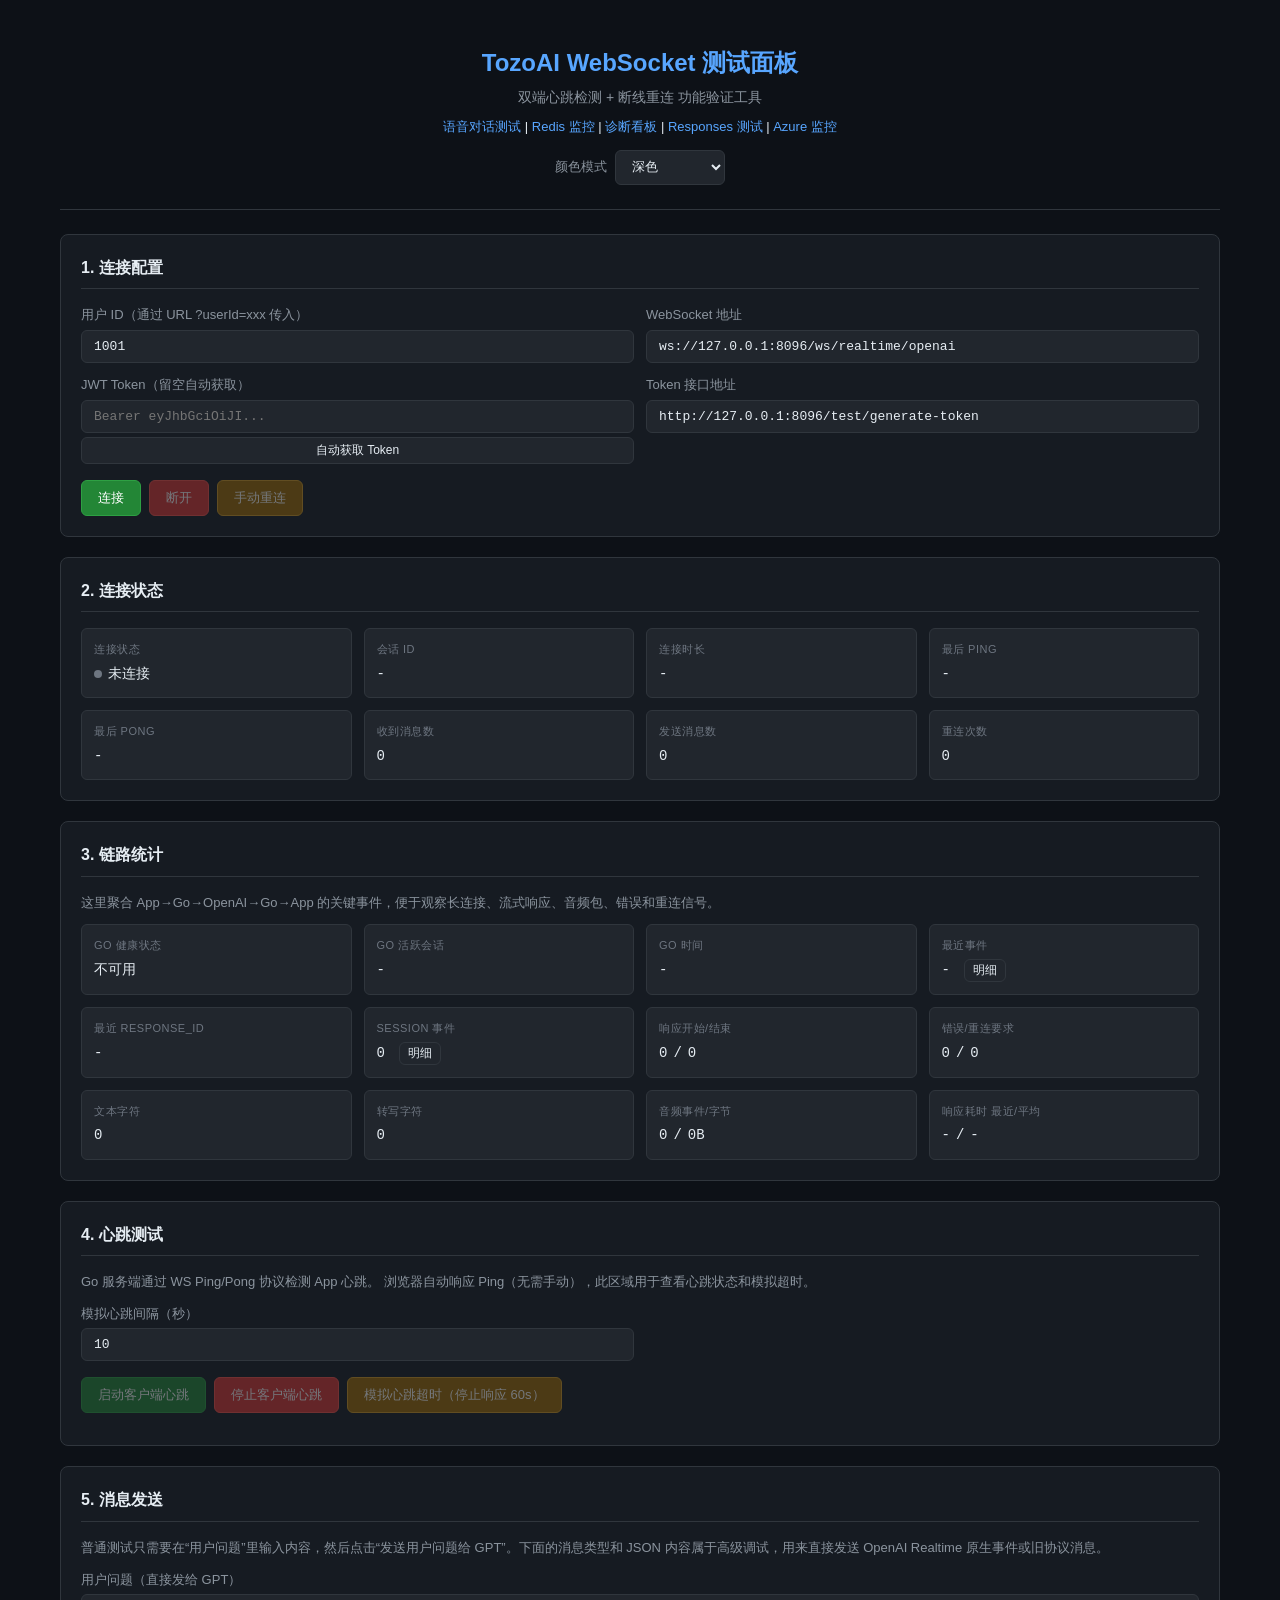
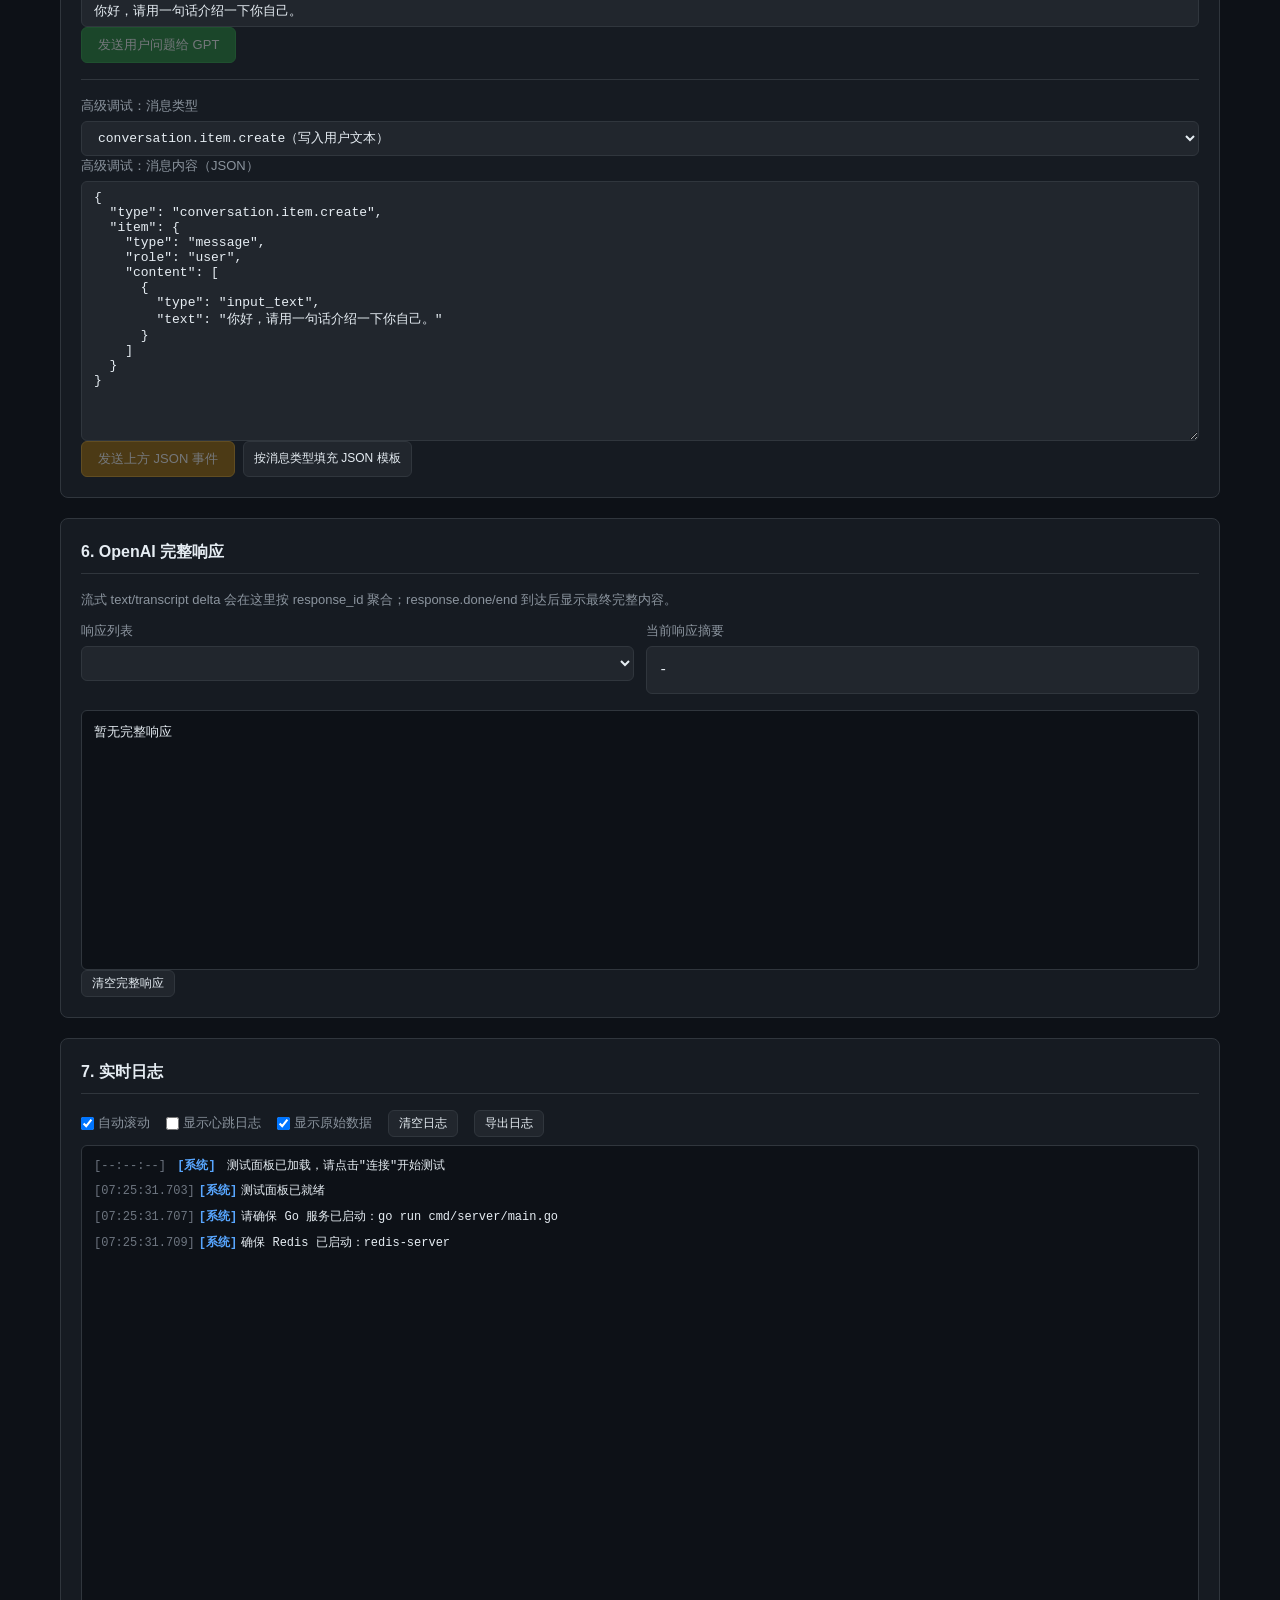
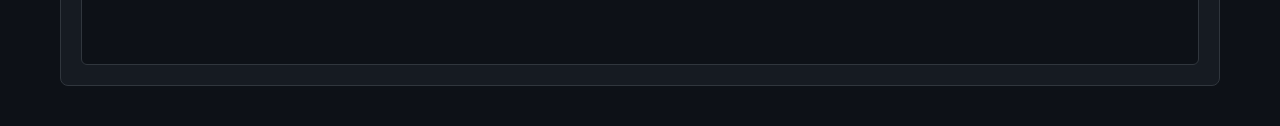
==== web/index.html @ c0f20c1f "Initial Go WebSocket AI gateway" ====
<!DOCTYPE html>
<html lang="zh-CN">
<head>
    <meta charset="UTF-8">
    <meta name="viewport" content="width=device-width, initial-scale=1.0">
    <title>TozoAI WebSocket 测试面板</title>
    <link rel="stylesheet" href="style.css?v=20260515-send-events">
</head>
<body>
    <div class="container">
        <!-- 顶部标题栏 -->
        <header class="header">
            <h1>TozoAI WebSocket 测试面板</h1>
            <p class="subtitle">双端心跳检测 + 断线重连 功能验证工具</p>
            <p style="margin-top:8px;font-size:13px;">
                <a href="/web/audio.html" target="_blank" rel="noopener noreferrer" style="color:#58a6ff;text-decoration:none;">语音对话测试</a> |
                <a href="/web/redis.html" target="_blank" rel="noopener noreferrer" style="color:#58a6ff;text-decoration:none;">Redis 监控</a> |
                <a href="/web/diagnostics.html" target="_blank" rel="noopener noreferrer" style="color:#58a6ff;text-decoration:none;">诊断看板</a> |
                <a href="/web/responses.html" target="_blank" rel="noopener noreferrer" style="color:#58a6ff;text-decoration:none;">Responses 测试</a> |
                <a href="/web/azure.html" target="_blank" rel="noopener noreferrer" style="color:#58a6ff;text-decoration:none;">Azure 监控</a>
            </p>
            <div class="theme-switcher">
                <label for="theme-select">颜色模式</label>
                <select id="theme-select">
                    <option value="dark">深色</option>
                    <option value="light">浅色</option>
                    <option value="ocean">海蓝</option>
                    <option value="sepia">暖色</option>
                    <option value="contrast">高对比</option>
                </select>
            </div>
        </header>

        <!-- 连接配置区 -->
        <section class="panel" id="config-panel">
            <h2>1. 连接配置</h2>
            <div class="form-grid">
                <div class="form-group">
                    <label for="user-id">用户 ID（通过 URL ?userId=xxx 传入）</label>
                    <input type="text" id="user-id" value="1001" placeholder="如：1001">
                </div>
                <div class="form-group">
                    <label for="ws-url">WebSocket 地址</label>
                    <input type="text" id="ws-url" value="ws://127.0.0.1:8096/ws/realtime/openai" placeholder="ws://host:port/path">
                </div>
                <div class="form-group">
                    <label for="token">JWT Token（留空自动获取）</label>
                    <input type="text" id="token" placeholder="Bearer eyJhbGciOiJI...">
                    <button class="btn btn-sm" id="btn-gen-token">自动获取 Token</button>
                </div>
                <div class="form-group">
                    <label for="token-api">Token 接口地址</label>
                    <input type="text" id="token-api" value="http://127.0.0.1:8096/test/generate-token" placeholder="http://host:port/test/generate-token">
                </div>
            </div>
            <div class="btn-group">
                <button class="btn btn-primary" id="btn-connect">连接</button>
                <button class="btn btn-danger" id="btn-disconnect" disabled>断开</button>
                <button class="btn btn-warning" id="btn-reconnect" disabled>手动重连</button>
            </div>
        </section>

        <!-- 连接状态区 -->
        <section class="panel" id="status-panel">
            <h2>2. 连接状态</h2>
            <div class="status-grid">
                <div class="status-card">
                    <span class="status-label">连接状态</span>
                    <span class="status-value" id="conn-status">
                        <span class="status-dot disconnected"></span> 未连接
                    </span>
                </div>
                <div class="status-card">
                    <span class="status-label">会话 ID</span>
                    <span class="status-value" id="session-id">-</span>
                </div>
                <div class="status-card">
                    <span class="status-label">连接时长</span>
                    <span class="status-value" id="conn-duration">-</span>
                </div>
                <div class="status-card">
                    <span class="status-label">最后 Ping</span>
                    <span class="status-value" id="last-ping">-</span>
                </div>
                <div class="status-card">
                    <span class="status-label">最后 Pong</span>
                    <span class="status-value" id="last-pong">-</span>
                </div>
                <div class="status-card">
                    <span class="status-label">收到消息数</span>
                    <span class="status-value" id="msg-count">0</span>
                </div>
                <div class="status-card">
                    <span class="status-label">发送消息数</span>
                    <span class="status-value" id="sent-count">0</span>
                </div>
                <div class="status-card">
                    <span class="status-label">重连次数</span>
                    <span class="status-value" id="reconnect-count">0</span>
                </div>
            </div>
        </section>

        <!-- App / Go / OpenAI 链路统计区 -->
        <section class="panel" id="link-stats-panel">
            <h2>3. 链路统计</h2>
            <p class="hint">
                这里聚合 App→Go→OpenAI→Go→App 的关键事件，便于观察长连接、流式响应、音频包、错误和重连信号。
            </p>
            <div class="status-grid">
                <div class="status-card">
                    <span class="status-label">Go 健康状态</span>
                    <span class="status-value" id="go-health-status">-</span>
                </div>
                <div class="status-card">
                    <span class="status-label">Go 活跃会话</span>
                    <span class="status-value" id="go-health-active">-</span>
                </div>
                <div class="status-card">
                    <span class="status-label">Go 时间</span>
                    <span class="status-value" id="go-health-time">-</span>
                </div>
                <div class="status-card">
                    <span class="status-label">最近事件</span>
                    <span class="status-value">
                        <span id="stat-last-event" title="鼠标悬停可看最近事件摘要">-</span>
                        <button class="btn btn-sm inline-btn" id="btn-recent-events" type="button">明细</button>
                    </span>
                </div>
                <div class="status-card">
                    <span class="status-label">最近 response_id</span>
                    <span class="status-value" id="stat-last-response-id">-</span>
                </div>
                <div class="status-card">
                    <span class="status-label">Session 事件</span>
                    <span class="status-value">
                        <span id="stat-session-events" title="鼠标悬停可看最近 Session 事件摘要">0</span>
                        <button class="btn btn-sm inline-btn" id="btn-session-events" type="button">明细</button>
                    </span>
                </div>
                <div class="status-card">
                    <span class="status-label">响应开始/结束</span>
                    <span class="status-value"><span id="stat-begin-count">0</span>/<span id="stat-end-count">0</span></span>
                </div>
                <div class="status-card">
                    <span class="status-label">错误/重连要求</span>
                    <span class="status-value"><span id="stat-error-count">0</span>/<span id="stat-reconnect-required">0</span></span>
                </div>
                <div class="status-card">
                    <span class="status-label">文本字符</span>
                    <span class="status-value" id="stat-text-chars">0</span>
                </div>
                <div class="status-card">
                    <span class="status-label">转写字符</span>
                    <span class="status-value" id="stat-transcript-chars">0</span>
                </div>
                <div class="status-card">
                    <span class="status-label">音频事件/字节</span>
                    <span class="status-value"><span id="stat-audio-events">0</span>/<span id="stat-audio-bytes">0</span></span>
                </div>
                <div class="status-card">
                    <span class="status-label">响应耗时 最近/平均</span>
                    <span class="status-value"><span id="stat-last-latency">-</span>/<span id="stat-avg-latency">-</span></span>
                </div>
            </div>
        </section>

        <!-- 心跳测试区 -->
        <section class="panel" id="heartbeat-panel">
            <h2>4. 心跳测试</h2>
            <p class="hint">
                Go 服务端通过 WS Ping/Pong 协议检测 App 心跳。
                浏览器自动响应 Ping（无需手动），此区域用于查看心跳状态和模拟超时。
            </p>
            <div class="form-grid">
                <div class="form-group">
                    <label for="heartbeat-interval">模拟心跳间隔（秒）</label>
                    <input type="number" id="heartbeat-interval" value="10" min="1" max="300">
                </div>
            </div>
            <div class="btn-group">
                <button class="btn btn-primary" id="btn-start-heartbeat" disabled>启动客户端心跳</button>
                <button class="btn btn-danger" id="btn-stop-heartbeat" disabled>停止客户端心跳</button>
                <button class="btn btn-warning" id="btn-simulate-timeout" disabled>模拟心跳超时（停止响应 60s）</button>
            </div>
            <div class="heartbeat-timeline" id="heartbeat-timeline">
                <!-- 心跳事件时间线 -->
            </div>
        </section>

        <!-- 消息发送区 -->
        <section class="panel" id="send-panel">
            <h2>5. 消息发送</h2>
            <p class="hint">
                普通测试只需要在“用户问题”里输入内容，然后点击“发送用户问题给 GPT”。下面的消息类型和 JSON 内容属于高级调试，用来直接发送 OpenAI Realtime 原生事件或旧协议消息。
            </p>
            <div class="form-group">
                <label for="quick-text-input">用户问题（直接发给 GPT）</label>
                <input type="text" id="quick-text-input" value="你好，请用一句话介绍一下你自己。" placeholder="输入用户要咨询 GPT 的问题">
            </div>
            <div class="btn-group">
                <button class="btn btn-primary" id="btn-send-text-msg" disabled>发送用户问题给 GPT</button>
            </div>
            <hr class="panel-divider">
            <div class="form-group">
                <label for="msg-type">高级调试：消息类型</label>
                <select id="msg-type">
                    <option value="conversation.item.create">conversation.item.create（写入用户文本）</option>
                    <option value="response.create">response.create（触发 OpenAI 回复）</option>
                    <option value="response.cancel">response.cancel（取消当前回复）</option>
                    <option value="session.update">session.update（更新 Realtime 会话配置）</option>
                    <option value="input_audio_buffer.append">input_audio_buffer.append（追加 base64 音频）</option>
                    <option value="input_audio_buffer.commit">input_audio_buffer.commit（提交音频缓冲区）</option>
                    <option value="input_audio_buffer.clear">input_audio_buffer.clear（清空音频缓冲区）</option>
                    <option value="conversation.item.delete">conversation.item.delete（删除会话条目）</option>
                    <option value="conversation.item.truncate">conversation.item.truncate（截断助手音频条目）</option>
                    <option value="legacy.text">旧协议 text（兼容 App 文本消息）</option>
                    <option value="legacy.stop">旧协议 stop（停止当前回复）</option>
                    <option value="legacy.session_close">旧协议 session_close_gpt（关闭 GPT 会话）</option>
                    <option value="ping">ping（应用层心跳）</option>
                    <option value="custom">自定义 JSON（手写任意事件）</option>
                </select>
            </div>
            <div class="form-group">
                <label for="msg-body">高级调试：消息内容（JSON）</label>
                <textarea id="msg-body" rows="14" placeholder="这里会显示所选消息类型的 JSON 模板；普通提问不需要手动编辑这里。"></textarea>
            </div>
            <div class="btn-group">
                <button class="btn btn-warning" id="btn-send" disabled>发送上方 JSON 事件</button>
                <button class="btn btn-sm" id="btn-fill-template">按消息类型填充 JSON 模板</button>
            </div>
        </section>

        <!-- 完整响应区 -->
        <section class="panel" id="complete-response-panel">
            <h2>6. OpenAI 完整响应</h2>
            <p class="hint">
                流式 text/transcript delta 会在这里按 response_id 聚合；response.done/end 到达后显示最终完整内容。
            </p>
            <div class="form-grid">
                <div class="form-group">
                    <label for="complete-response-list">响应列表</label>
                    <select id="complete-response-list"></select>
                </div>
                <div class="form-group">
                    <label>当前响应摘要</label>
                    <div class="status-card compact-card">
                        <span class="status-value" id="complete-response-meta">-</span>
                    </div>
                </div>
            </div>
            <pre class="response-output" id="complete-response-content">暂无完整响应</pre>
            <div class="btn-group">
                <button class="btn btn-sm" id="btn-clear-responses" type="button">清空完整响应</button>
            </div>
        </section>

        <!-- 日志区 -->
        <section class="panel" id="log-panel">
            <h2>7. 实时日志</h2>
            <div class="log-toolbar">
                <label><input type="checkbox" id="log-auto-scroll" checked> 自动滚动</label>
                <label><input type="checkbox" id="log-show-heartbeat"> 显示心跳日志</label>
                <label><input type="checkbox" id="log-show-raw" checked> 显示原始数据</label>
                <button class="btn btn-sm" id="btn-clear-log">清空日志</button>
                <button class="btn btn-sm" id="btn-export-log">导出日志</button>
            </div>
            <div class="log-container" id="log-container">
                <div class="log-entry info">
                    <span class="log-time">[--:--:--]</span>
                    <span class="log-tag">[系统]</span>
                    <span class="log-msg">测试面板已加载，请点击"连接"开始测试</span>
                </div>
            </div>
        </section>
    </div>

    <div class="modal-backdrop" id="recent-events-modal" hidden>
        <div class="modal-card">
            <div class="modal-header">
                <h3>最近链路事件明细</h3>
                <button class="btn btn-sm" id="btn-close-recent-events" type="button">关闭</button>
            </div>
            <div class="session-event-list" id="recent-event-list">暂无最近事件</div>
        </div>
    </div>

    <div class="modal-backdrop" id="session-events-modal" hidden>
        <div class="modal-card">
            <div class="modal-header">
                <h3>当前会话 Session 事件明细</h3>
                <button class="btn btn-sm" id="btn-close-session-events" type="button">关闭</button>
            </div>
            <div class="session-event-list" id="session-event-list">暂无 Session 事件</div>
        </div>
    </div>

    <script src="ws-test.js?v=20260515-send-events"></script>
</body>
</html>
---- web/style.css ----
/* web/style.css — TozoAI WebSocket 测试面板样式 */

:root {
    --bg-primary: #0d1117;
    --bg-secondary: #161b22;
    --bg-tertiary: #21262d;
    --border: #30363d;
    --text-primary: #e6edf3;
    --text-secondary: #8b949e;
    --text-muted: #6e7681;
    --accent-blue: #58a6ff;
    --accent-green: #3fb950;
    --accent-red: #f85149;
    --accent-yellow: #d29922;
    --accent-purple: #bc8cff;
    --accent-orange: #f0883e;
    --font-mono: 'Cascadia Code', 'Fira Code', 'JetBrains Mono', 'Consolas', monospace;
    --font-sans: -apple-system, BlinkMacSystemFont, 'Segoe UI', 'Noto Sans SC', sans-serif;
}

body.theme-light {
    --bg-primary: #f6f8fa;
    --bg-secondary: #ffffff;
    --bg-tertiary: #f0f3f6;
    --border: #d0d7de;
    --text-primary: #1f2328;
    --text-secondary: #57606a;
    --text-muted: #6e7781;
    --accent-blue: #0969da;
    --accent-green: #1a7f37;
    --accent-red: #cf222e;
    --accent-yellow: #9a6700;
    --accent-purple: #8250df;
    --accent-orange: #bc4c00;
}

body.theme-ocean {
    --bg-primary: #07151f;
    --bg-secondary: #0d2230;
    --bg-tertiary: #123144;
    --border: #24506b;
    --text-primary: #e8f7ff;
    --text-secondary: #9bc4d8;
    --text-muted: #75a6bb;
    --accent-blue: #58c7ff;
    --accent-green: #6ee7b7;
    --accent-red: #fb7185;
    --accent-yellow: #facc15;
    --accent-purple: #c084fc;
    --accent-orange: #fb923c;
}

body.theme-sepia {
    --bg-primary: #f7f1e6;
    --bg-secondary: #fffaf0;
    --bg-tertiary: #efe3cf;
    --border: #d7c3a5;
    --text-primary: #332817;
    --text-secondary: #6d5a3a;
    --text-muted: #8a7656;
    --accent-blue: #2f6f9f;
    --accent-green: #3f7d3f;
    --accent-red: #a23b32;
    --accent-yellow: #946200;
    --accent-purple: #7c4d8f;
    --accent-orange: #a85f22;
}

body.theme-contrast {
    --bg-primary: #000000;
    --bg-secondary: #111111;
    --bg-tertiary: #1e1e1e;
    --border: #ffffff;
    --text-primary: #ffffff;
    --text-secondary: #f5f5f5;
    --text-muted: #d0d0d0;
    --accent-blue: #00b7ff;
    --accent-green: #00ff66;
    --accent-red: #ff3b30;
    --accent-yellow: #ffdd00;
    --accent-purple: #d783ff;
    --accent-orange: #ff9f0a;
}

* { margin: 0; padding: 0; box-sizing: border-box; }

body {
    font-family: var(--font-sans);
    background: var(--bg-primary);
    color: var(--text-primary);
    line-height: 1.6;
    min-height: 100vh;
}

.container {
    max-width: 1200px;
    margin: 0 auto;
    padding: 20px;
}

/* 顶部标题 */
.header {
    text-align: center;
    padding: 24px 0;
    border-bottom: 1px solid var(--border);
    margin-bottom: 24px;
}
.header h1 {
    font-size: 24px;
    font-weight: 600;
    color: var(--accent-blue);
}
.subtitle {
    color: var(--text-secondary);
    font-size: 14px;
    margin-top: 4px;
}

.theme-switcher {
    margin-top: 12px;
    display: inline-flex;
    align-items: center;
    gap: 8px;
    color: var(--text-secondary);
    font-size: 13px;
}
.theme-switcher select {
    min-width: 110px;
}

/* 面板通用样式 */
.panel {
    background: var(--bg-secondary);
    border: 1px solid var(--border);
    border-radius: 8px;
    padding: 20px;
    margin-bottom: 20px;
}
.panel h2 {
    font-size: 16px;
    font-weight: 600;
    color: var(--text-primary);
    margin-bottom: 16px;
    padding-bottom: 8px;
    border-bottom: 1px solid var(--border);
}
.hint {
    font-size: 13px;
    color: var(--text-secondary);
    margin-bottom: 12px;
    line-height: 1.5;
}
.panel-divider {
    border: 0;
    border-top: 1px solid var(--border);
    margin: 16px 0;
}

/* 表单 */
.form-grid {
    display: grid;
    grid-template-columns: 1fr 1fr;
    gap: 12px;
    margin-bottom: 16px;
}
@media (max-width: 768px) {
    .form-grid { grid-template-columns: 1fr; }
}
.form-group {
    display: flex;
    flex-direction: column;
    gap: 4px;
}
.form-group label {
    font-size: 13px;
    color: var(--text-secondary);
    font-weight: 500;
}
input[type="text"],
input[type="number"],
textarea,
select {
    background: var(--bg-tertiary);
    border: 1px solid var(--border);
    border-radius: 6px;
    padding: 8px 12px;
    color: var(--text-primary);
    font-family: var(--font-mono);
    font-size: 13px;
    outline: none;
    transition: border-color 0.2s;
}
input:focus, textarea:focus, select:focus {
    border-color: var(--accent-blue);
}
textarea {
    resize: vertical;
    min-height: 100px;
}
#msg-body {
    min-height: 260px;
}

/* 按钮 */
.btn-group {
    display: flex;
    gap: 8px;
    flex-wrap: wrap;
}
.btn {
    padding: 8px 16px;
    border: 1px solid var(--border);
    border-radius: 6px;
    background: var(--bg-tertiary);
    color: var(--text-primary);
    font-size: 13px;
    cursor: pointer;
    transition: all 0.15s;
    font-family: var(--font-sans);
}
.btn:hover:not(:disabled) {
    background: var(--border);
}
.btn:disabled {
    opacity: 0.4;
    cursor: not-allowed;
}
.btn-primary {
    background: #238636;
    border-color: #2ea043;
    color: #fff;
}
.btn-primary:hover:not(:disabled) {
    background: #2ea043;
}
.btn-danger {
    background: #da3633;
    border-color: #f85149;
    color: #fff;
}
.btn-danger:hover:not(:disabled) {
    background: #f85149;
}
.btn-warning {
    background: #9e6a03;
    border-color: #d29922;
    color: #fff;
}
.btn-warning:hover:not(:disabled) {
    background: #bb8009;
}
.btn-sm {
    padding: 4px 10px;
    font-size: 12px;
}
.inline-btn {
    margin-left: 8px;
    padding: 2px 8px;
}
.compact-card {
    min-height: 44px;
    justify-content: center;
}

/* 状态网格 */
.status-grid {
    display: grid;
    grid-template-columns: repeat(4, 1fr);
    gap: 12px;
}
@media (max-width: 768px) {
    .status-grid { grid-template-columns: repeat(2, 1fr); }
}
.status-card {
    background: var(--bg-tertiary);
    border: 1px solid var(--border);
    border-radius: 6px;
    padding: 12px;
    display: flex;
    flex-direction: column;
    gap: 4px;
}
.status-label {
    font-size: 11px;
    color: var(--text-muted);
    text-transform: uppercase;
    letter-spacing: 0.5px;
}
.status-value {
    font-size: 14px;
    font-family: var(--font-mono);
    color: var(--text-primary);
    display: flex;
    align-items: center;
    gap: 6px;
    word-break: break-all;
}

/* 连接状态指示灯 */
.status-dot {
    width: 8px;
    height: 8px;
    border-radius: 50%;
    display: inline-block;
    flex-shrink: 0;
}
.status-dot.connected {
    background: var(--accent-green);
    box-shadow: 0 0 6px var(--accent-green);
}
.status-dot.connecting {
    background: var(--accent-yellow);
    animation: pulse 1s infinite;
}
.status-dot.disconnected {
    background: var(--text-muted);
}
.status-dot.error {
    background: var(--accent-red);
    box-shadow: 0 0 6px var(--accent-red);
}

@keyframes pulse {
    0%, 100% { opacity: 1; }
    50% { opacity: 0.3; }
}

/* 心跳时间线 */
.heartbeat-timeline {
    max-height: 200px;
    overflow-y: auto;
    margin-top: 12px;
    font-family: var(--font-mono);
    font-size: 12px;
}
.heartbeat-event {
    padding: 4px 8px;
    border-left: 3px solid var(--border);
    margin-bottom: 2px;
    color: var(--text-secondary);
}
.heartbeat-event.ping { border-color: var(--accent-blue); }
.heartbeat-event.pong { border-color: var(--accent-green); }
.heartbeat-event.timeout { border-color: var(--accent-red); color: var(--accent-red); }

/* 日志区 */
.log-toolbar {
    display: flex;
    align-items: center;
    gap: 16px;
    margin-bottom: 8px;
    font-size: 13px;
    color: var(--text-secondary);
    flex-wrap: wrap;
}
.log-toolbar label {
    display: flex;
    align-items: center;
    gap: 4px;
    cursor: pointer;
}
.log-container {
    background: var(--bg-primary);
    border: 1px solid var(--border);
    border-radius: 6px;
    padding: 8px;
    min-height: 520px;
    max-height: 760px;
    overflow-y: auto;
    font-family: var(--font-mono);
    font-size: 12px;
    line-height: 1.8;
}

.response-output {
    background: var(--bg-primary);
    border: 1px solid var(--border);
    border-radius: 6px;
    padding: 12px;
    min-height: 260px;
    max-height: 560px;
    overflow: auto;
    font-family: var(--font-mono);
    font-size: 13px;
    color: var(--text-primary);
    white-space: pre-wrap;
    word-break: break-word;
}

.modal-backdrop {
    position: fixed;
    inset: 0;
    background: rgba(0,0,0,.58);
    display: flex;
    align-items: center;
    justify-content: center;
    padding: 20px;
    z-index: 50;
}
.modal-backdrop[hidden] {
    display: none !important;
}
.modal-card {
    width: min(860px, 100%);
    max-height: min(760px, 90vh);
    overflow: hidden;
    background: var(--bg-secondary);
    border: 1px solid var(--border);
    border-radius: 8px;
    box-shadow: 0 20px 60px rgba(0,0,0,.35);
}
.modal-header {
    display: flex;
    align-items: center;
    justify-content: space-between;
    padding: 14px 16px;
    border-bottom: 1px solid var(--border);
}
.modal-header h3 {
    font-size: 16px;
    font-weight: 600;
}
.session-event-list {
    padding: 12px 16px;
    max-height: 650px;
    overflow: auto;
    font-family: var(--font-mono);
    font-size: 12px;
}
.session-event-item {
    border-bottom: 1px solid var(--border);
    padding: 8px 0;
    color: var(--text-secondary);
}
.session-event-item b {
    color: var(--text-primary);
}
.log-entry {
    padding: 2px 4px;
    border-radius: 3px;
    word-break: break-all;
}
.log-entry:hover {
    background: var(--bg-tertiary);
}
.log-time {
    color: var(--text-muted);
    margin-right: 4px;
}
.log-tag {
    margin-right: 4px;
    font-weight: 600;
}
.log-entry.info .log-tag { color: var(--accent-blue); }
.log-entry.warn .log-tag { color: var(--accent-yellow); }
.log-entry.error .log-tag { color: var(--accent-red); }
.log-entry.send .log-tag { color: var(--accent-purple); }
.log-entry.recv .log-tag { color: var(--accent-green); }
.log-entry.heartbeat .log-tag { color: var(--text-muted); }

.log-data {
    display: block;
    margin-left: 16px;
    color: var(--text-secondary);
    white-space: pre-wrap;
    font-size: 11px;
    max-height: 200px;
    overflow-y: auto;
}

/* 滚动条样式 */
::-webkit-scrollbar { width: 6px; }
::-webkit-scrollbar-track { background: var(--bg-primary); }
::-webkit-scrollbar-thumb { background: var(--border); border-radius: 3px; }
::-webkit-scrollbar-thumb:hover { background: var(--text-muted); }
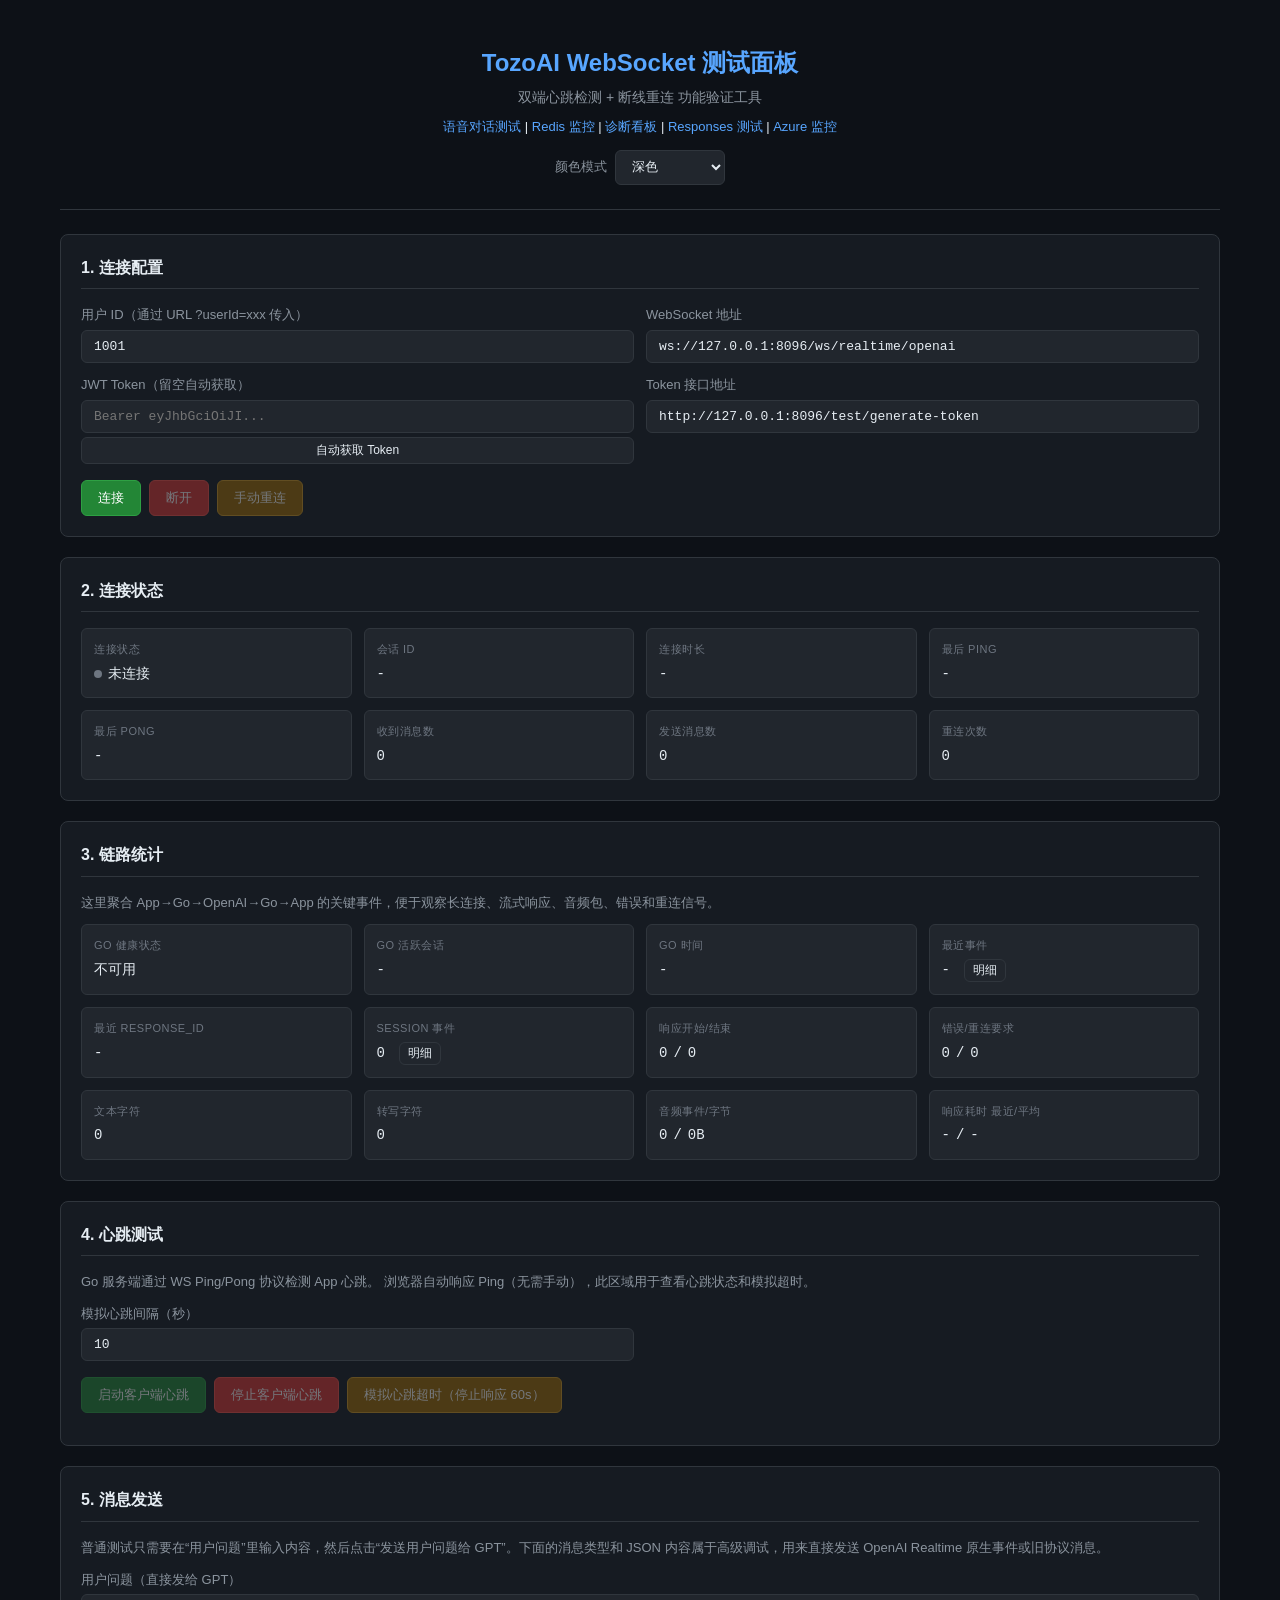
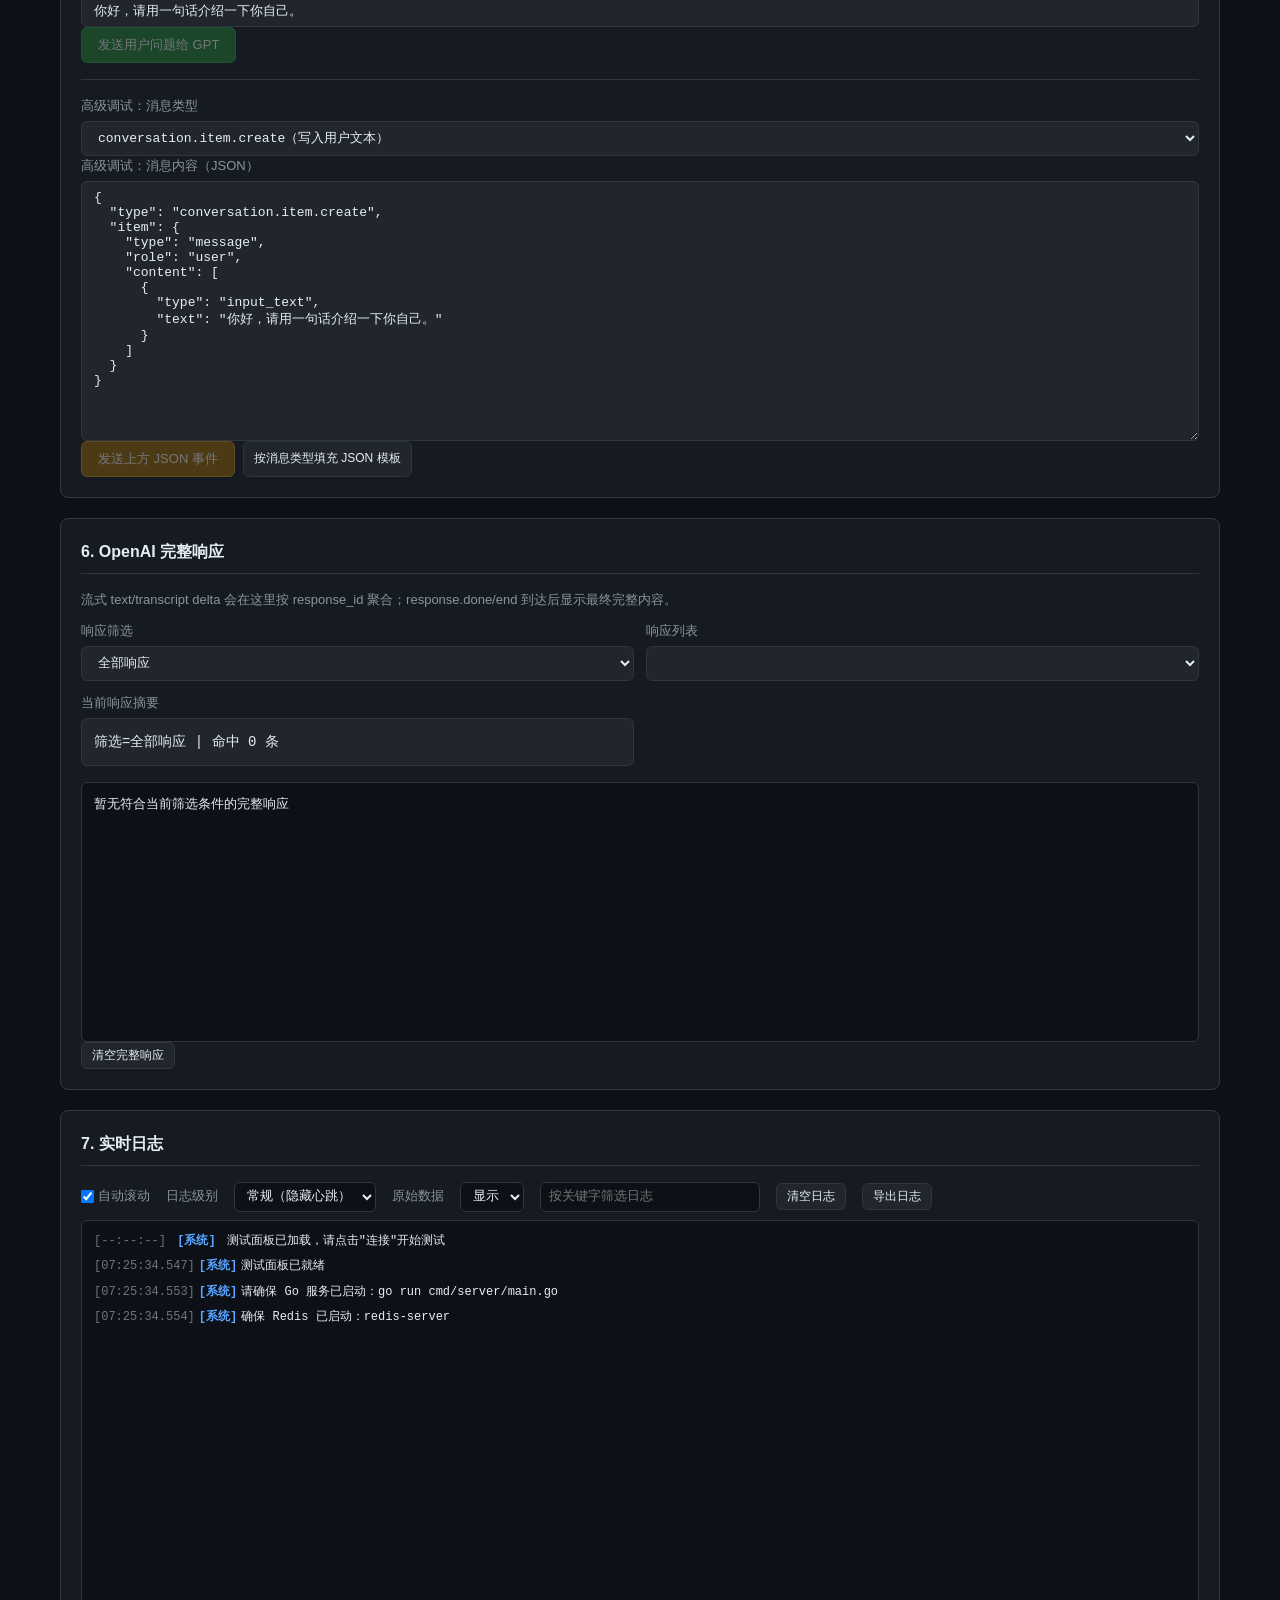
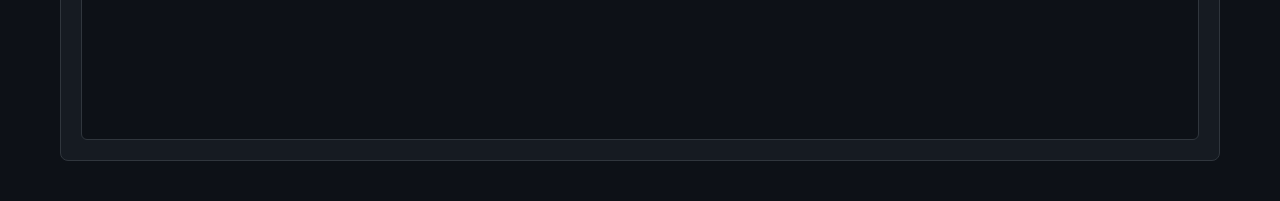
==== commit af2c48a4: "1. 优化" ====
--- a/web/index.html
+++ b/web/index.html
@@ -239,6 +239,18 @@
             </p>
             <div class="form-grid">
                 <div class="form-group">
+                    <label for="complete-response-filter">响应筛选</label>
+                    <select id="complete-response-filter">
+                        <option value="all">全部响应</option>
+                        <option value="streaming">生成中</option>
+                        <option value="done">已完成</option>
+                        <option value="error">错误响应</option>
+                        <option value="text">包含文本</option>
+                        <option value="transcript">包含转写</option>
+                        <option value="audio">包含音频</option>
+                    </select>
+                </div>
+                <div class="form-group">
                     <label for="complete-response-list">响应列表</label>
                     <select id="complete-response-list"></select>
                 </div>
@@ -260,8 +272,23 @@
             <h2>7. 实时日志</h2>
             <div class="log-toolbar">
                 <label><input type="checkbox" id="log-auto-scroll" checked> 自动滚动</label>
-                <label><input type="checkbox" id="log-show-heartbeat"> 显示心跳日志</label>
-                <label><input type="checkbox" id="log-show-raw" checked> 显示原始数据</label>
+                <label for="log-level-filter">日志级别</label>
+                <select id="log-level-filter">
+                    <option value="normal">常规（隐藏心跳）</option>
+                    <option value="all">全部</option>
+                    <option value="info">info</option>
+                    <option value="warn">warn</option>
+                    <option value="error">error</option>
+                    <option value="send">send</option>
+                    <option value="recv">recv</option>
+                    <option value="heartbeat">heartbeat</option>
+                </select>
+                <label for="log-raw-filter">原始数据</label>
+                <select id="log-raw-filter">
+                    <option value="show">显示</option>
+                    <option value="hide">隐藏</option>
+                </select>
+                <input type="text" id="log-text-filter" placeholder="按关键字筛选日志">
                 <button class="btn btn-sm" id="btn-clear-log">清空日志</button>
                 <button class="btn btn-sm" id="btn-export-log">导出日志</button>
             </div>
--- a/web/style.css
+++ b/web/style.css
@@ -359,6 +359,21 @@
     gap: 4px;
     cursor: pointer;
 }
+.log-toolbar select,
+.log-toolbar input[type="text"] {
+    min-height: 30px;
+    border: 1px solid var(--border);
+    border-radius: 6px;
+    padding: 4px 8px;
+    background: var(--bg-primary);
+    color: var(--text-primary);
+}
+.log-toolbar input[type="text"] {
+    min-width: 220px;
+}
+.log-entry.filtered-out {
+    display: none;
+}
 .log-container {
     background: var(--bg-primary);
     border: 1px solid var(--border);
@@ -396,14 +411,17 @@
     justify-content: center;
     padding: 20px;
     z-index: 50;
+    overflow: auto;
 }
 .modal-backdrop[hidden] {
     display: none !important;
 }
 .modal-card {
     width: min(860px, 100%);
-    max-height: min(760px, 90vh);
+    max-height: calc(100vh - 40px);
     overflow: hidden;
+    display: flex;
+    flex-direction: column;
     background: var(--bg-secondary);
     border: 1px solid var(--border);
     border-radius: 8px;
@@ -422,7 +440,9 @@
 }
 .session-event-list {
     padding: 12px 16px;
-    max-height: 650px;
+    max-height: none;
+    min-height: 120px;
+    flex: 1 1 auto;
     overflow: auto;
     font-family: var(--font-mono);
     font-size: 12px;
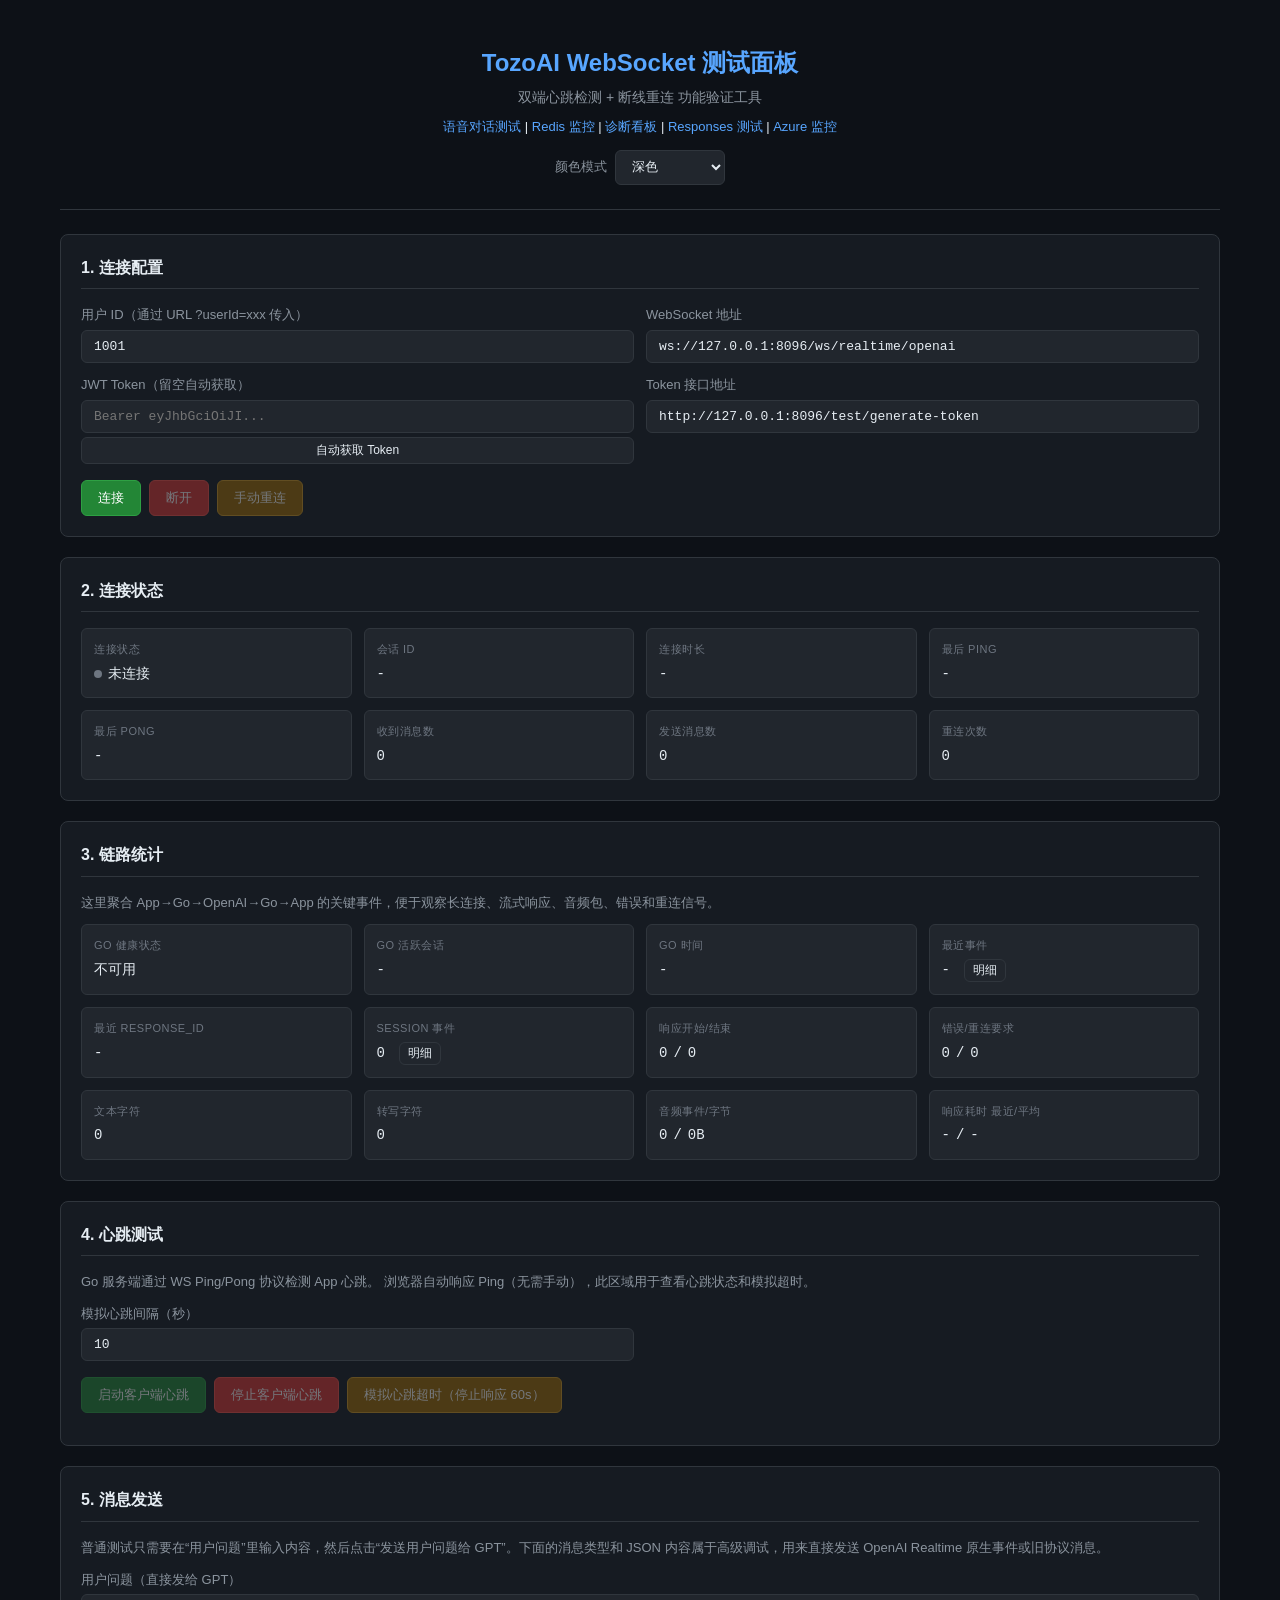
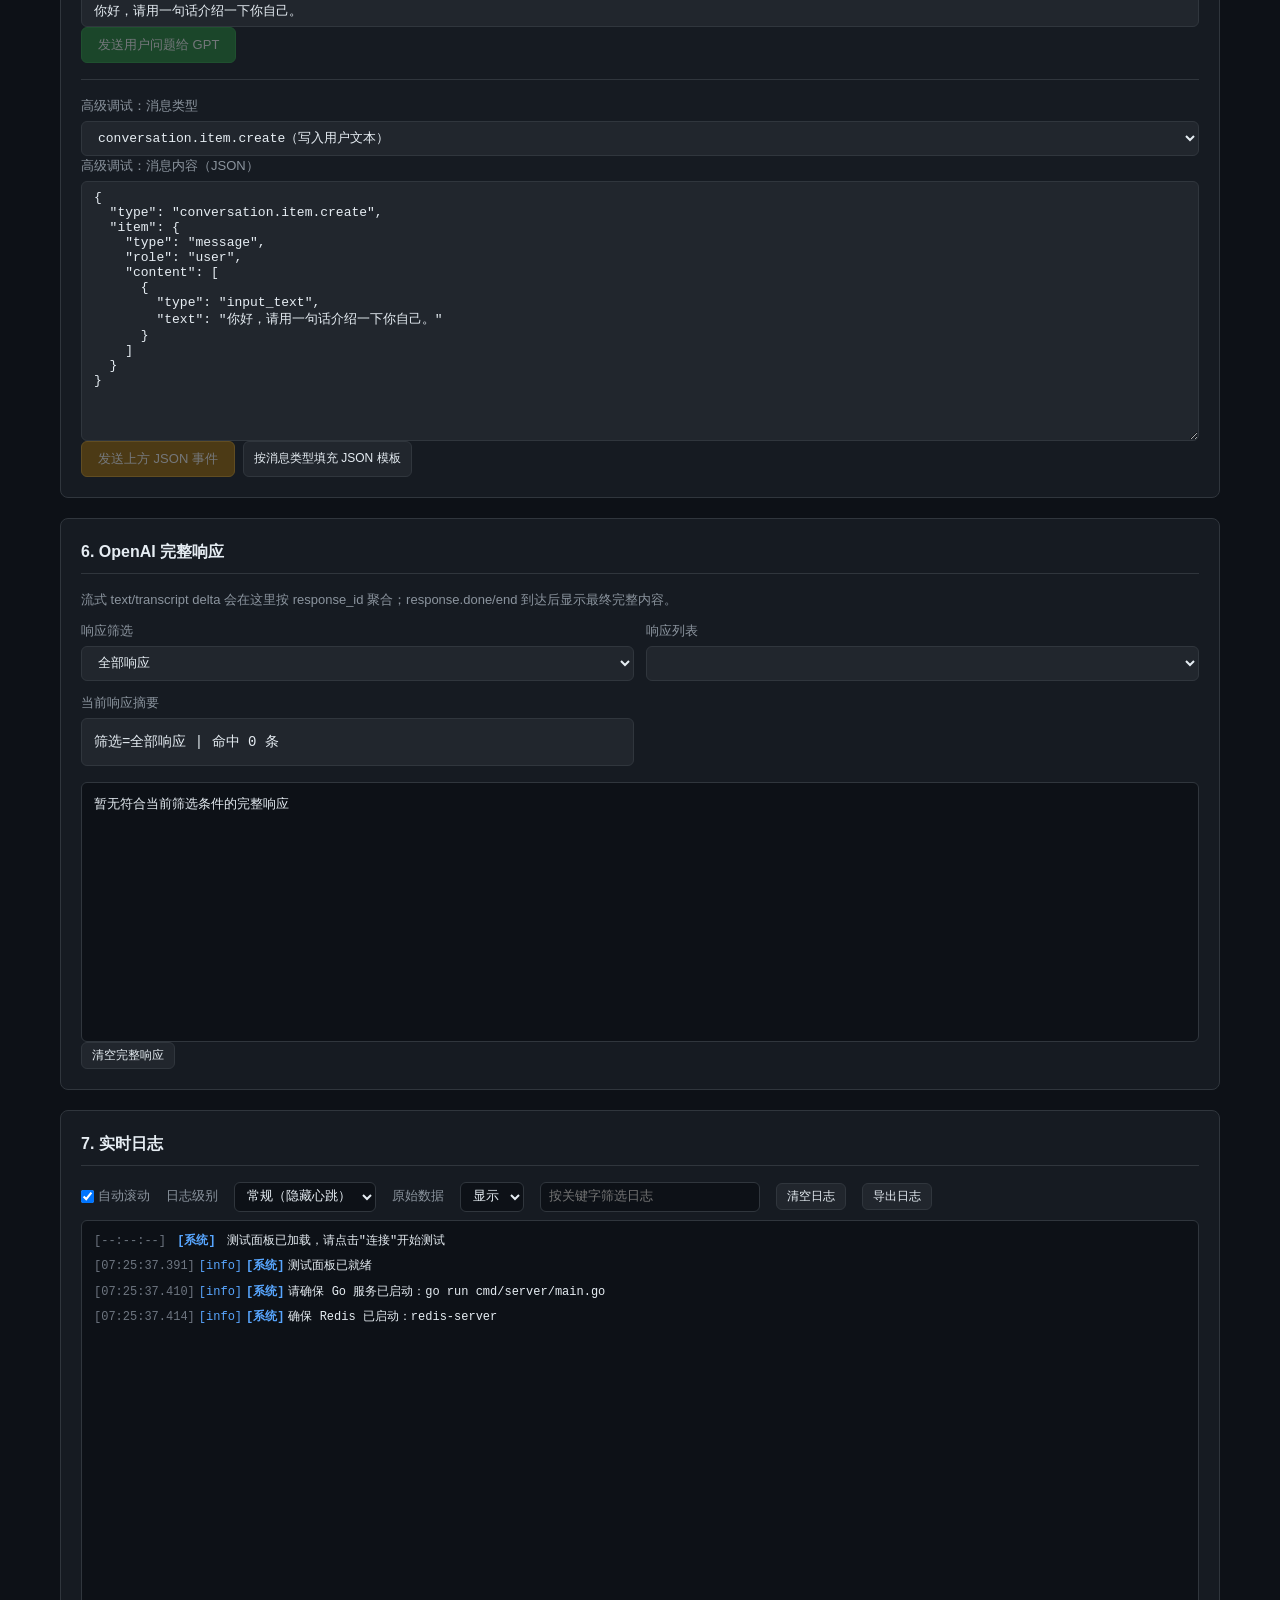
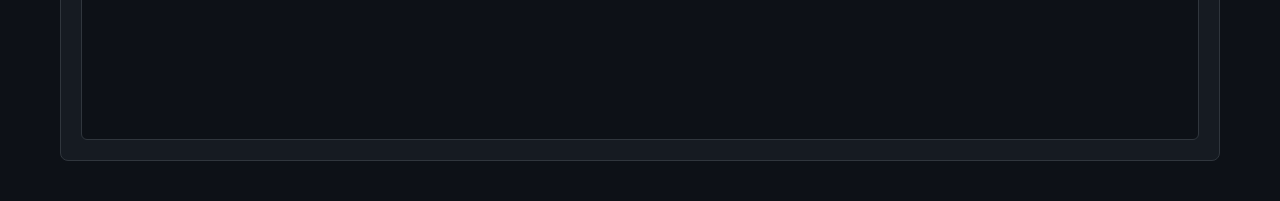
==== commit 2761d1c9: "fix(web): 测试面板三处可读性问题修复 1. 用户问题输入框（quick-text-input）的内容实时同步到高级调试    消息内容 JSON 的 text 字段：在 msg-type 为" ====
--- a/web/index.html
+++ b/web/index.html
@@ -4,7 +4,7 @@
     <meta charset="UTF-8">
     <meta name="viewport" content="width=device-width, initial-scale=1.0">
     <title>TozoAI WebSocket 测试面板</title>
-    <link rel="stylesheet" href="style.css?v=20260515-send-events">
+    <link rel="stylesheet" href="style.css?v=20260525-panel-ux">
 </head>
 <body>
     <div class="container">
@@ -242,12 +242,12 @@
                     <label for="complete-response-filter">响应筛选</label>
                     <select id="complete-response-filter">
                         <option value="all">全部响应</option>
-                        <option value="streaming">生成中</option>
-                        <option value="done">已完成</option>
-                        <option value="error">错误响应</option>
-                        <option value="text">包含文本</option>
-                        <option value="transcript">包含转写</option>
-                        <option value="audio">包含音频</option>
+                        <option value="streaming">生成中（response.created）</option>
+                        <option value="done">已完成（response.done）</option>
+                        <option value="error">错误响应（error）</option>
+                        <option value="text">包含文本（response.text.delta）</option>
+                        <option value="transcript">包含转写（response.audio_transcript.delta）</option>
+                        <option value="audio">包含音频（response.audio.delta）</option>
                     </select>
                 </div>
                 <div class="form-group">
@@ -322,6 +322,6 @@
         </div>
     </div>
 
-    <script src="ws-test.js?v=20260515-send-events"></script>
+    <script src="ws-test.js?v=20260525-panel-ux"></script>
 </body>
 </html>
--- a/web/style.css
+++ b/web/style.css
@@ -467,16 +467,28 @@
     color: var(--text-muted);
     margin-right: 4px;
 }
+.log-level {
+    margin-right: 4px;
+    font-weight: 500;
+    color: var(--text-muted);
+}
 .log-tag {
     margin-right: 4px;
     font-weight: 600;
 }
+.log-entry.info .log-level,
 .log-entry.info .log-tag { color: var(--accent-blue); }
+.log-entry.warn .log-level,
 .log-entry.warn .log-tag { color: var(--accent-yellow); }
+.log-entry.error .log-level,
 .log-entry.error .log-tag { color: var(--accent-red); }
+.log-entry.send .log-level,
 .log-entry.send .log-tag { color: var(--accent-purple); }
+.log-entry.recv .log-level,
 .log-entry.recv .log-tag { color: var(--accent-green); }
+.log-entry.heartbeat .log-level,
 .log-entry.heartbeat .log-tag { color: var(--text-muted); }
+.log-entry.raw .log-level { color: var(--text-muted); }
 
 .log-data {
     display: block;
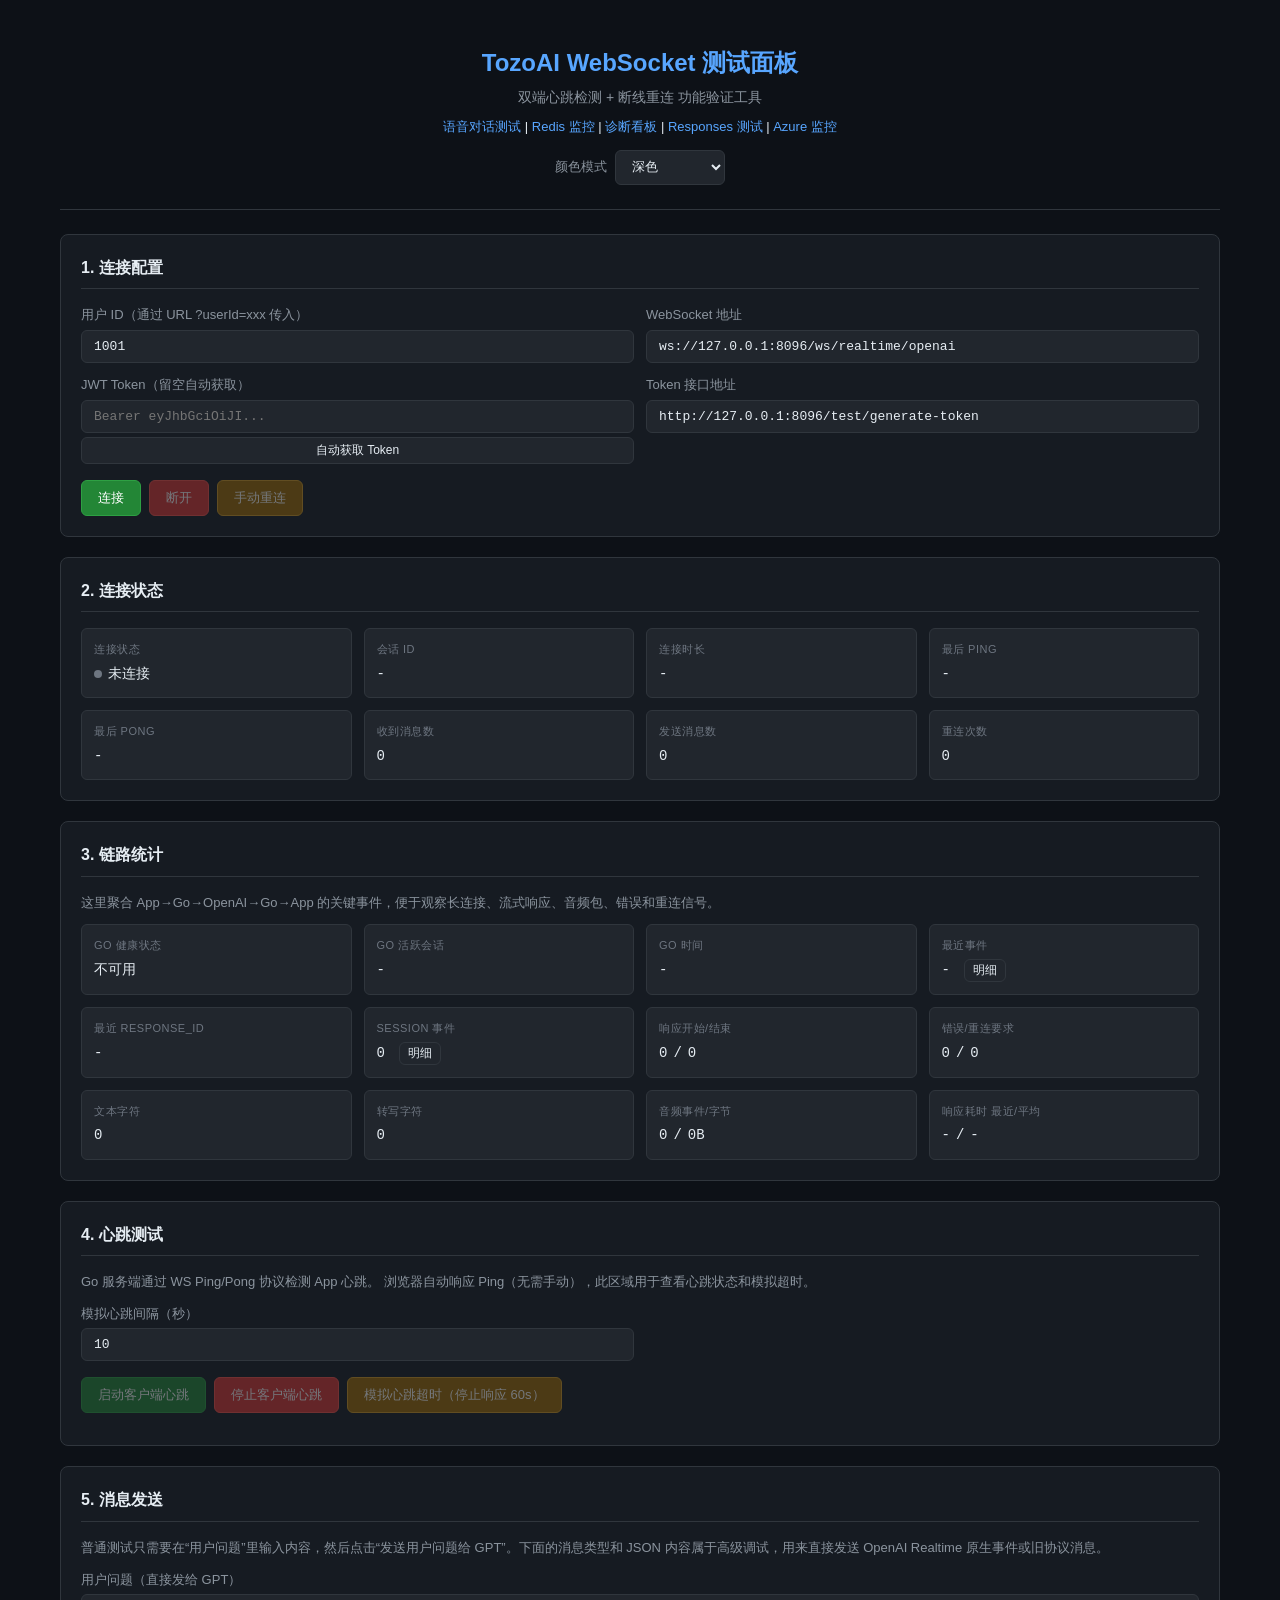
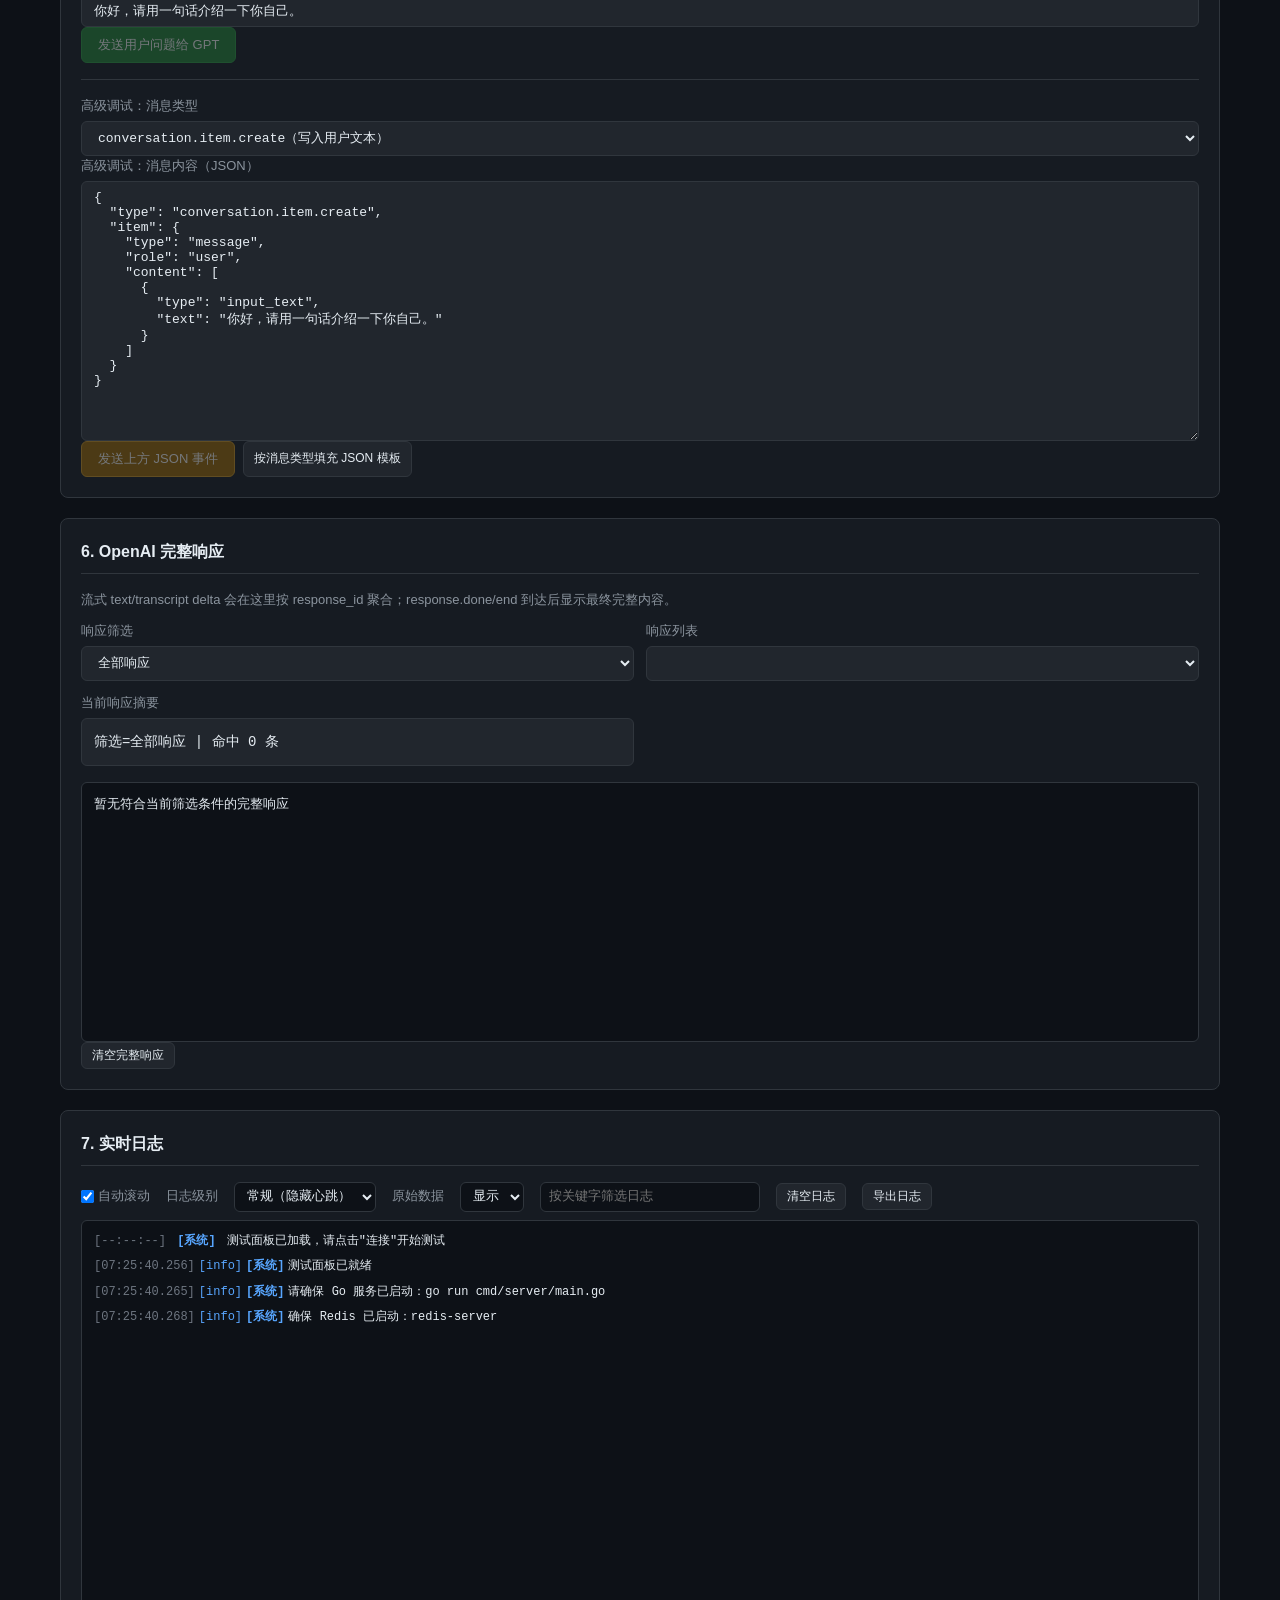
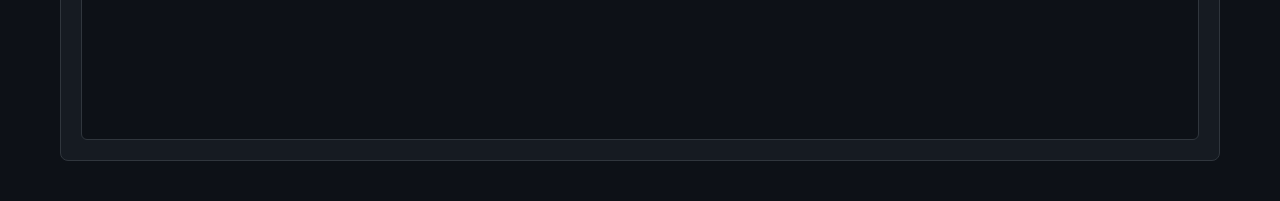
==== commit 7f87339d: "feat(realtime): 对齐 OpenAI Realtime GA 规范（5 处改动） A. config.go: 移除 OpenAI-Beta: realtime=v1 请求头（GA 迁移指" ====
--- a/web/index.html
+++ b/web/index.html
@@ -4,7 +4,7 @@
     <meta charset="UTF-8">
     <meta name="viewport" content="width=device-width, initial-scale=1.0">
     <title>TozoAI WebSocket 测试面板</title>
-    <link rel="stylesheet" href="style.css?v=20260525-panel-ux">
+    <link rel="stylesheet" href="style.css?v=20260525-realtime-ga">
 </head>
 <body>
     <div class="container">
@@ -322,6 +322,6 @@
         </div>
     </div>
 
-    <script src="ws-test.js?v=20260525-panel-ux"></script>
+    <script src="ws-test.js?v=20260525-realtime-ga"></script>
 </body>
 </html>
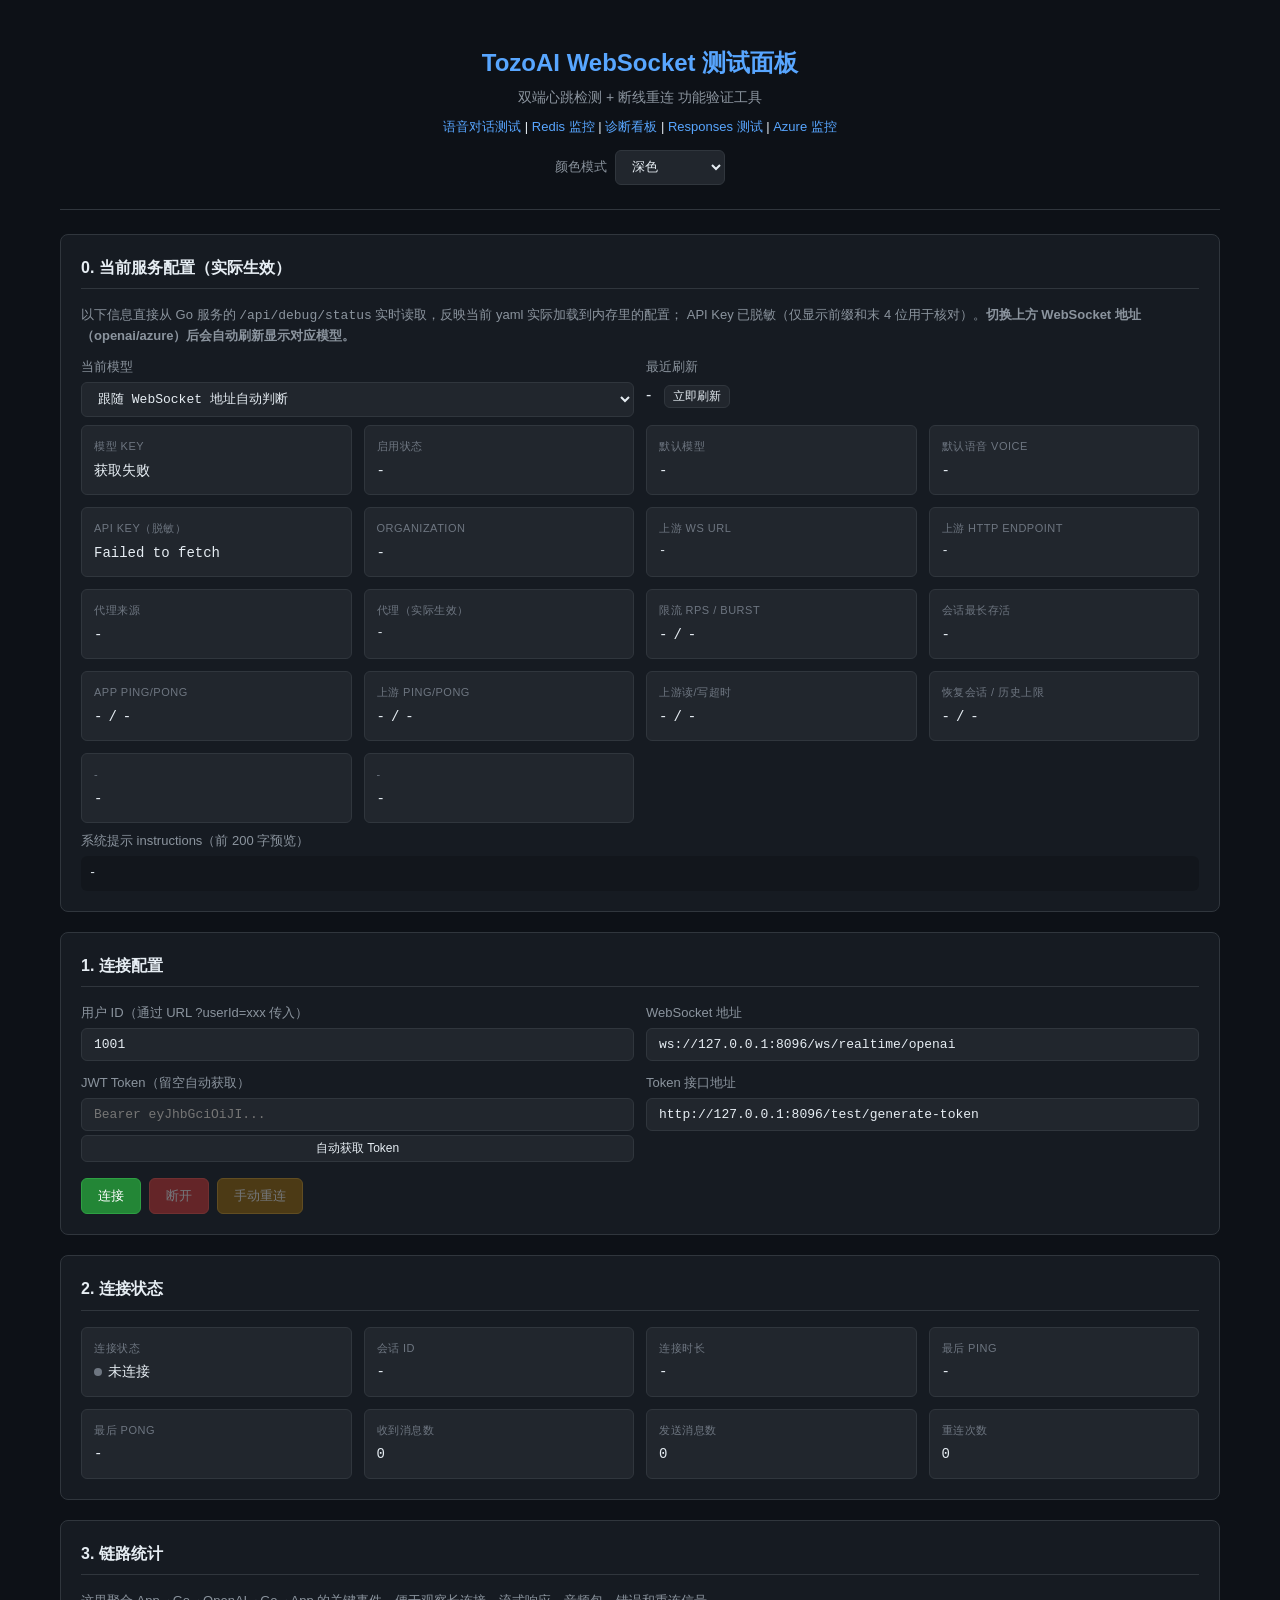
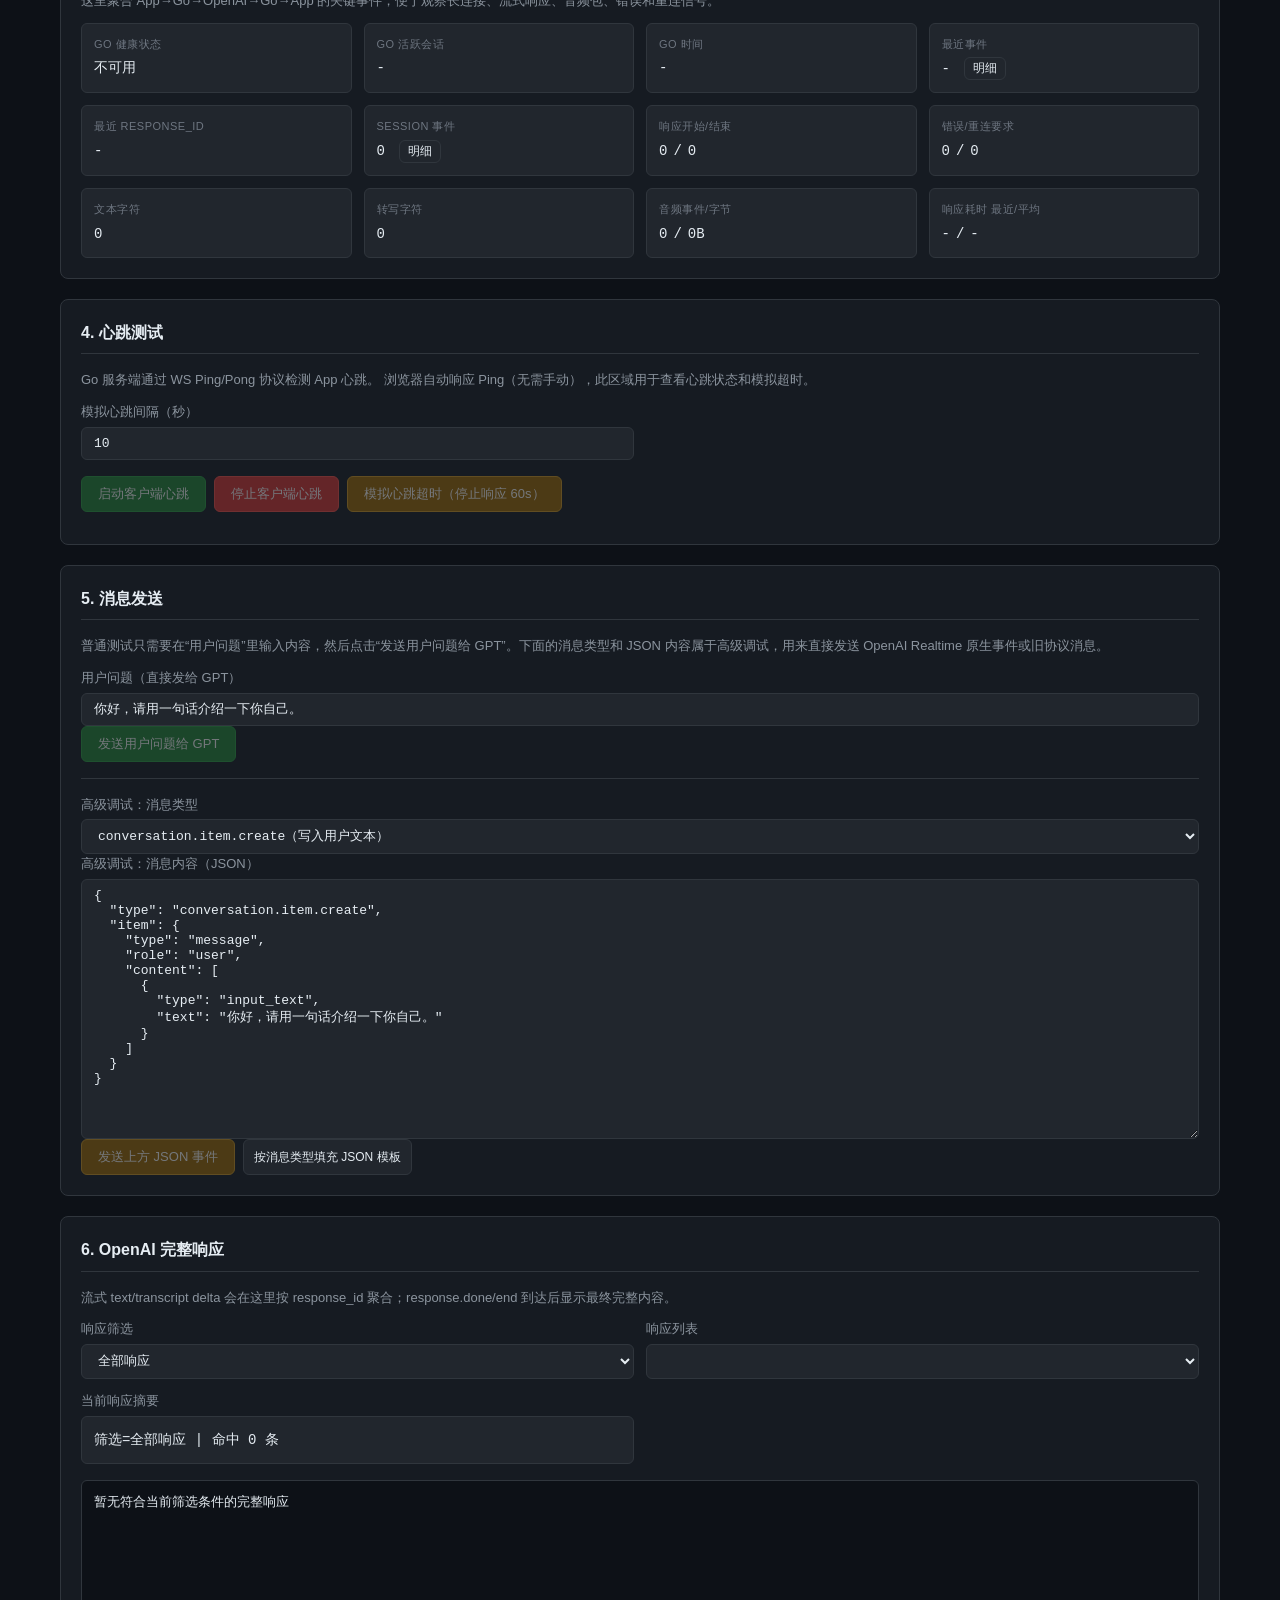
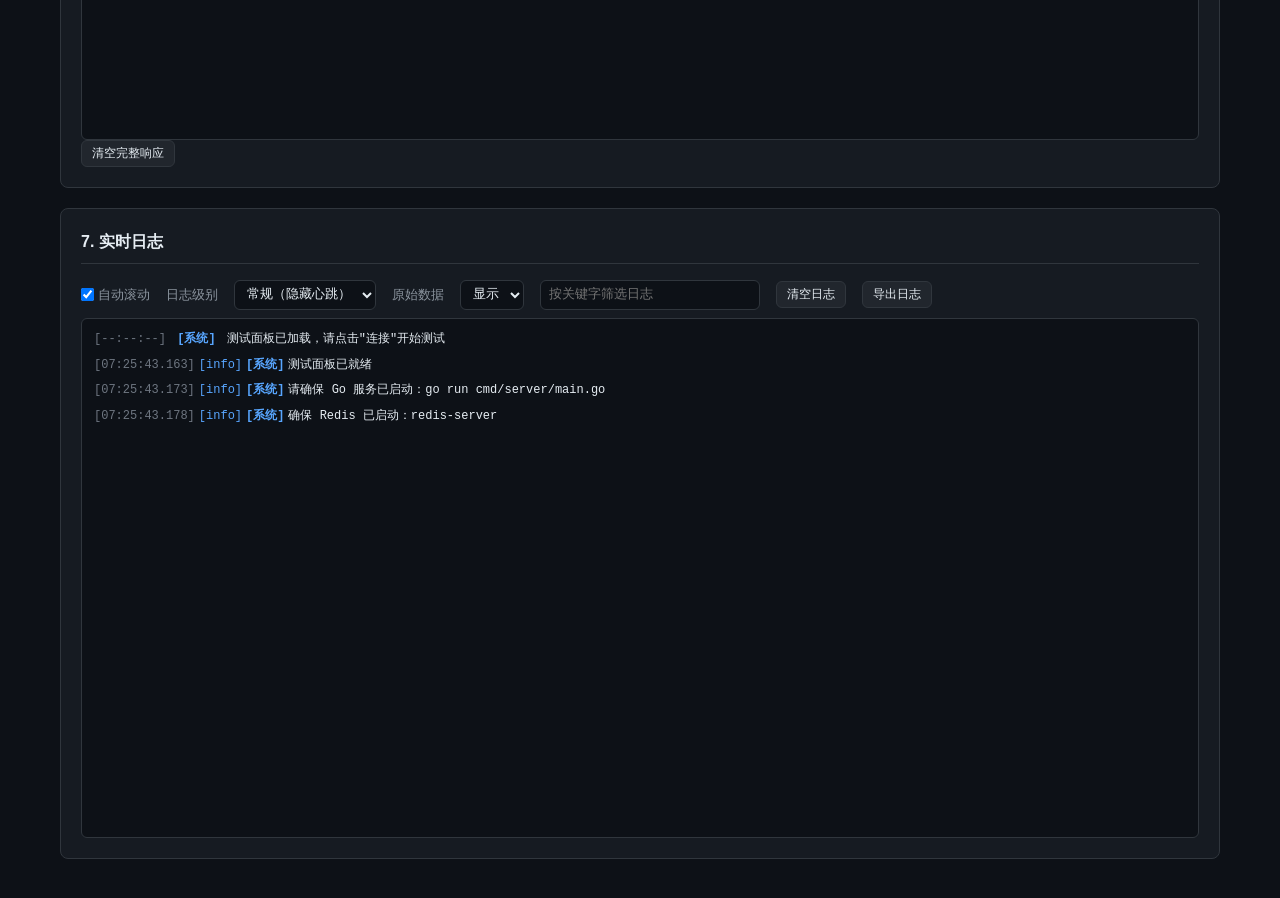
==== commit 672ae8af: "feat(panel): index.html 新增「当前服务配置」模块，API Key 脱敏显示 测试面板顶部新增 0. 当前服务配置（实际生效）面板，从 /api/debug/status 实时读" ====
--- a/web/index.html
+++ b/web/index.html
@@ -4,7 +4,7 @@
     <meta charset="UTF-8">
     <meta name="viewport" content="width=device-width, initial-scale=1.0">
     <title>TozoAI WebSocket 测试面板</title>
-    <link rel="stylesheet" href="style.css?v=20260525-realtime-ga">
+    <link rel="stylesheet" href="style.css?v=20260525-svc-config">
 </head>
 <body>
     <div class="container">
@@ -30,6 +30,110 @@
                 </select>
             </div>
         </header>
+
+        <!-- 当前服务配置（实际从后端 yaml 读取） -->
+        <section class="panel" id="service-config-panel">
+            <h2>0. 当前服务配置（实际生效）</h2>
+            <p class="hint">
+                以下信息直接从 Go 服务的 <code>/api/debug/status</code> 实时读取，反映当前 yaml 实际加载到内存里的配置；
+                API Key 已脱敏（仅显示前缀和末 4 位用于核对）。<strong>切换上方 WebSocket 地址（openai/azure）后会自动刷新显示对应模型。</strong>
+            </p>
+            <div class="form-grid" style="margin-bottom:8px;">
+                <div class="form-group">
+                    <label for="service-config-provider">当前模型</label>
+                    <select id="service-config-provider">
+                        <option value="auto">跟随 WebSocket 地址自动判断</option>
+                        <option value="openai">openai（强制查看）</option>
+                        <option value="azureai">azureai（强制查看）</option>
+                    </select>
+                </div>
+                <div class="form-group">
+                    <label>最近刷新</label>
+                    <div>
+                        <span id="service-config-updated">-</span>
+                        <button class="btn btn-sm inline-btn" id="btn-refresh-service-config" type="button">立即刷新</button>
+                    </div>
+                </div>
+            </div>
+            <div class="status-grid" id="service-config-grid">
+                <div class="status-card">
+                    <span class="status-label">模型 key</span>
+                    <span class="status-value" id="svc-cfg-model-key">-</span>
+                </div>
+                <div class="status-card">
+                    <span class="status-label">启用状态</span>
+                    <span class="status-value" id="svc-cfg-enabled">-</span>
+                </div>
+                <div class="status-card">
+                    <span class="status-label">默认模型</span>
+                    <span class="status-value" id="svc-cfg-default-model">-</span>
+                </div>
+                <div class="status-card">
+                    <span class="status-label">默认语音 voice</span>
+                    <span class="status-value" id="svc-cfg-voice">-</span>
+                </div>
+                <div class="status-card">
+                    <span class="status-label">API Key（脱敏）</span>
+                    <span class="status-value" id="svc-cfg-api-key" title="实际加载的 API Key 前缀 + 末 4 位 + 长度，用于核对当前用的是哪一把 Key">-</span>
+                </div>
+                <div class="status-card">
+                    <span class="status-label">Organization</span>
+                    <span class="status-value" id="svc-cfg-org">-</span>
+                </div>
+                <div class="status-card">
+                    <span class="status-label">上游 WS URL</span>
+                    <span class="status-value" id="svc-cfg-ws-url" style="font-size:12px;">-</span>
+                </div>
+                <div class="status-card">
+                    <span class="status-label">上游 HTTP Endpoint</span>
+                    <span class="status-value" id="svc-cfg-endpoint" style="font-size:12px;">-</span>
+                </div>
+                <div class="status-card">
+                    <span class="status-label">代理来源</span>
+                    <span class="status-value" id="svc-cfg-proxy-source" title="config = 来自 yaml realtime.proxy_url；env = 来自 HTTPS_PROXY 环境变量；none = 直连">-</span>
+                </div>
+                <div class="status-card">
+                    <span class="status-label">代理（实际生效）</span>
+                    <span class="status-value" id="svc-cfg-proxy-effective" style="font-size:12px;">-</span>
+                </div>
+                <div class="status-card">
+                    <span class="status-label">限流 RPS / Burst</span>
+                    <span class="status-value"><span id="svc-cfg-rate-rps">-</span> / <span id="svc-cfg-rate-burst">-</span></span>
+                </div>
+                <div class="status-card">
+                    <span class="status-label">会话最长存活</span>
+                    <span class="status-value" id="svc-cfg-max-ttl">-</span>
+                </div>
+                <div class="status-card">
+                    <span class="status-label">App Ping/Pong</span>
+                    <span class="status-value"><span id="svc-cfg-app-ping">-</span> / <span id="svc-cfg-app-pong">-</span></span>
+                </div>
+                <div class="status-card">
+                    <span class="status-label">上游 Ping/Pong</span>
+                    <span class="status-value"><span id="svc-cfg-api-ping">-</span> / <span id="svc-cfg-api-pong">-</span></span>
+                </div>
+                <div class="status-card">
+                    <span class="status-label">上游读/写超时</span>
+                    <span class="status-value"><span id="svc-cfg-api-read">-</span> / <span id="svc-cfg-api-write">-</span></span>
+                </div>
+                <div class="status-card">
+                    <span class="status-label">恢复会话 / 历史上限</span>
+                    <span class="status-value"><span id="svc-cfg-restore">-</span> / <span id="svc-cfg-restore-limit">-</span></span>
+                </div>
+                <div class="status-card" id="svc-cfg-extra-card-1" hidden>
+                    <span class="status-label" id="svc-cfg-extra-label-1">-</span>
+                    <span class="status-value" id="svc-cfg-extra-value-1">-</span>
+                </div>
+                <div class="status-card" id="svc-cfg-extra-card-2" hidden>
+                    <span class="status-label" id="svc-cfg-extra-label-2">-</span>
+                    <span class="status-value" id="svc-cfg-extra-value-2">-</span>
+                </div>
+            </div>
+            <div class="form-group" style="margin-top:8px;">
+                <label>系统提示 instructions（前 200 字预览）</label>
+                <pre id="svc-cfg-instructions" style="background:rgba(0,0,0,.18);padding:8px;border-radius:6px;font-size:12px;white-space:pre-wrap;word-break:break-word;max-height:120px;overflow:auto;">-</pre>
+            </div>
+        </section>
 
         <!-- 连接配置区 -->
         <section class="panel" id="config-panel">
@@ -322,6 +426,6 @@
         </div>
     </div>
 
-    <script src="ws-test.js?v=20260525-realtime-ga"></script>
+    <script src="ws-test.js?v=20260525-svc-config"></script>
 </body>
 </html>
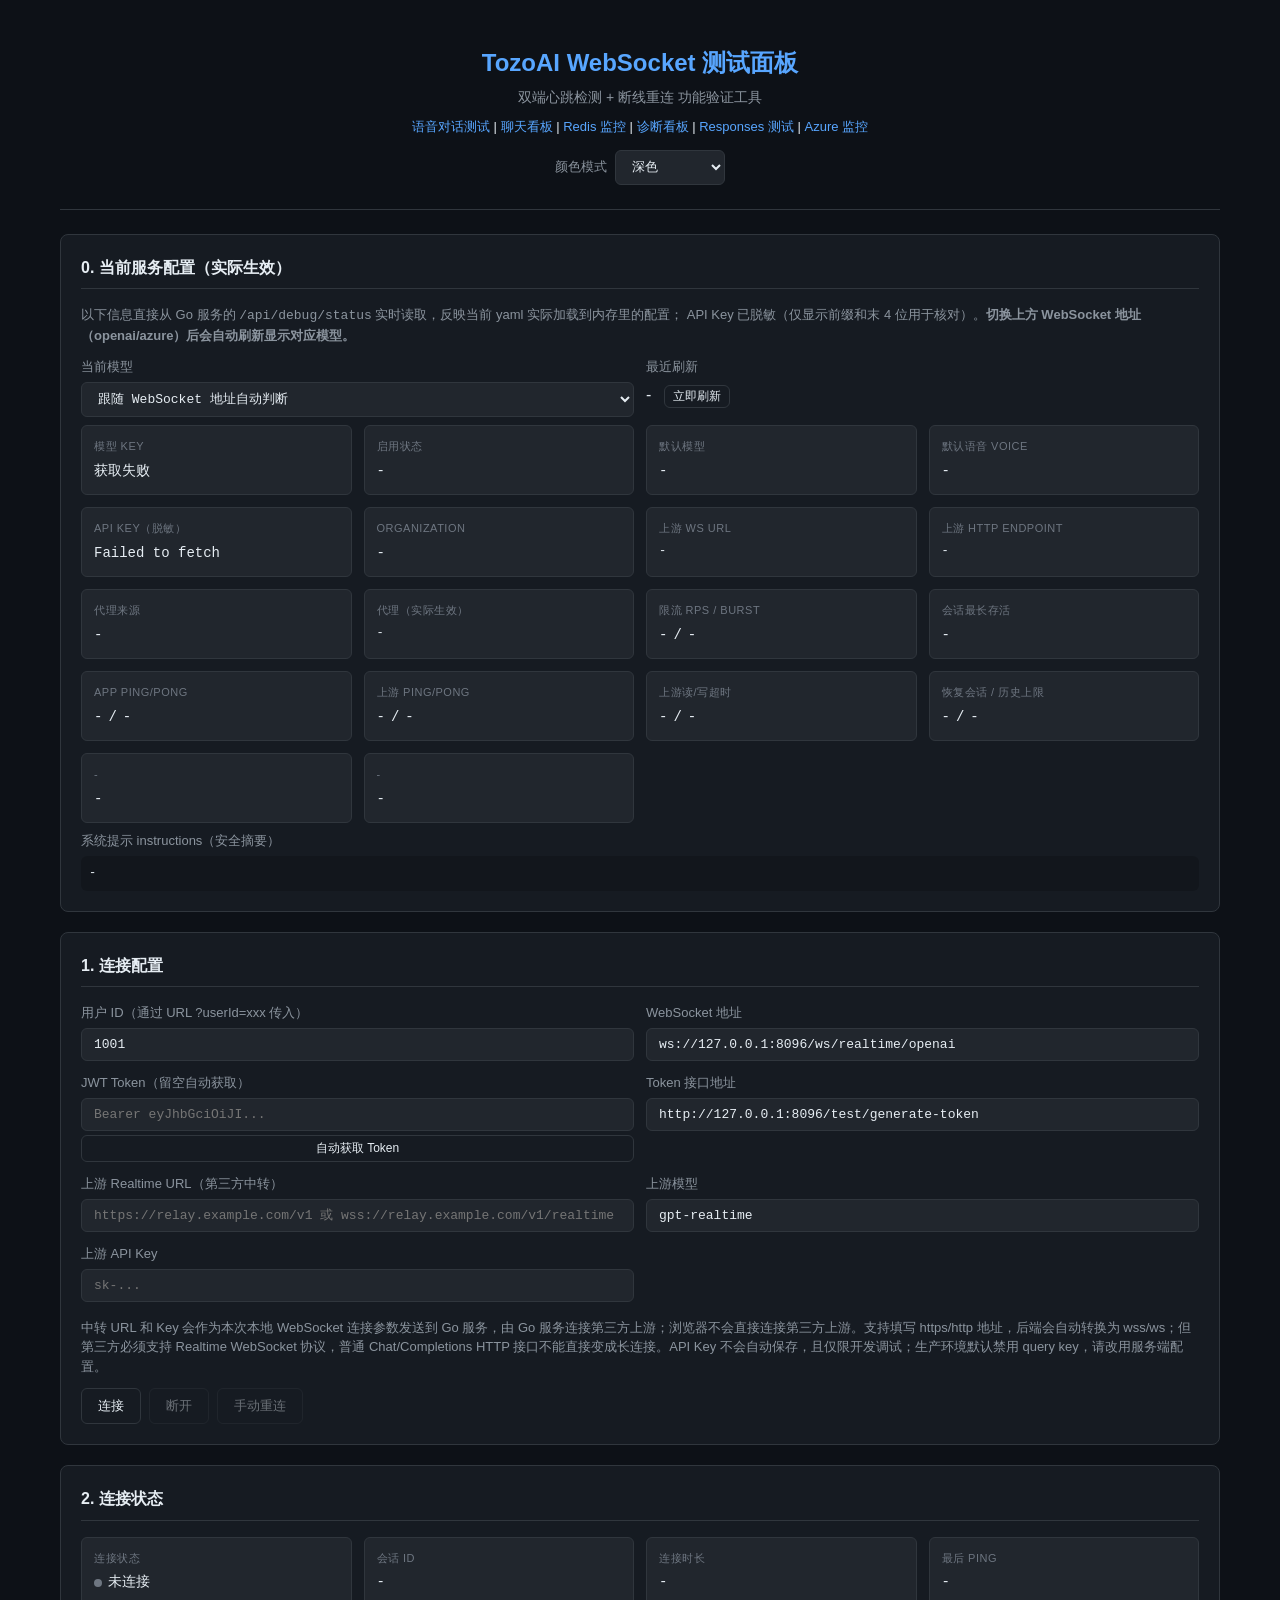
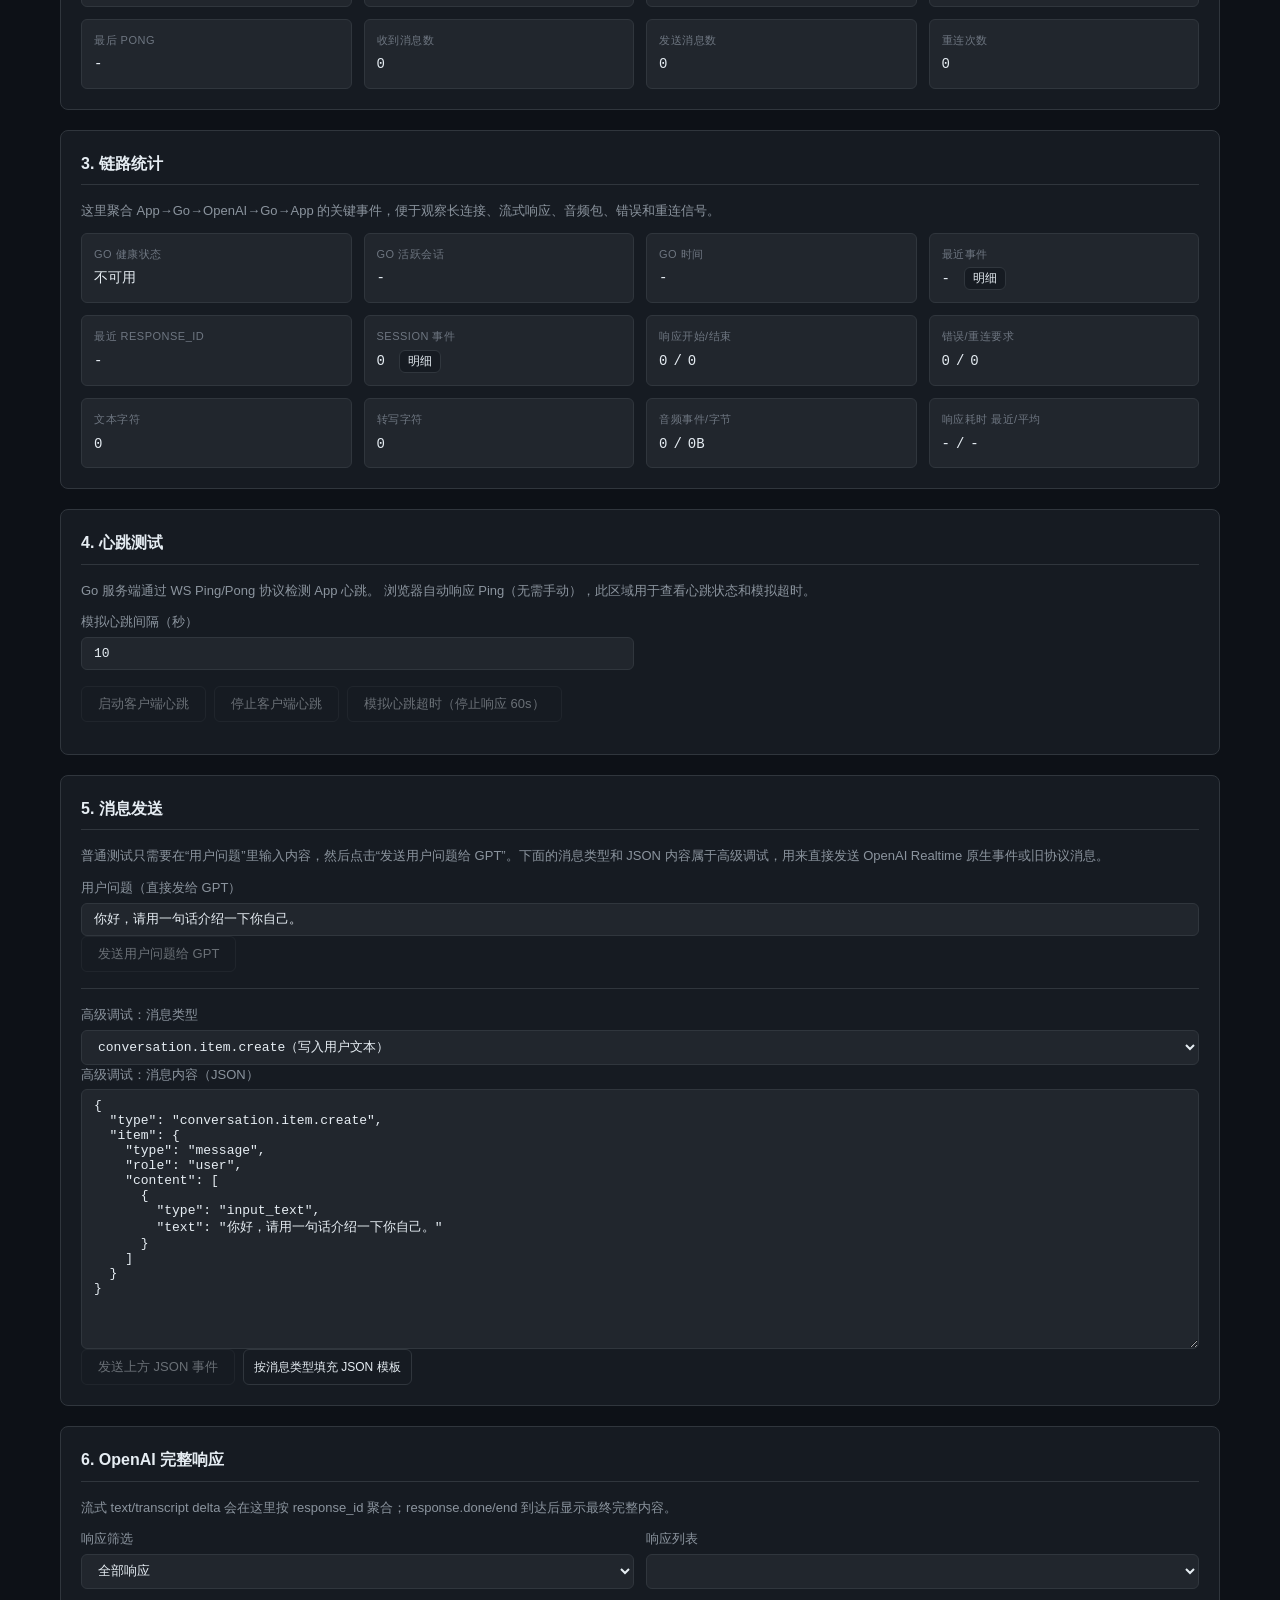
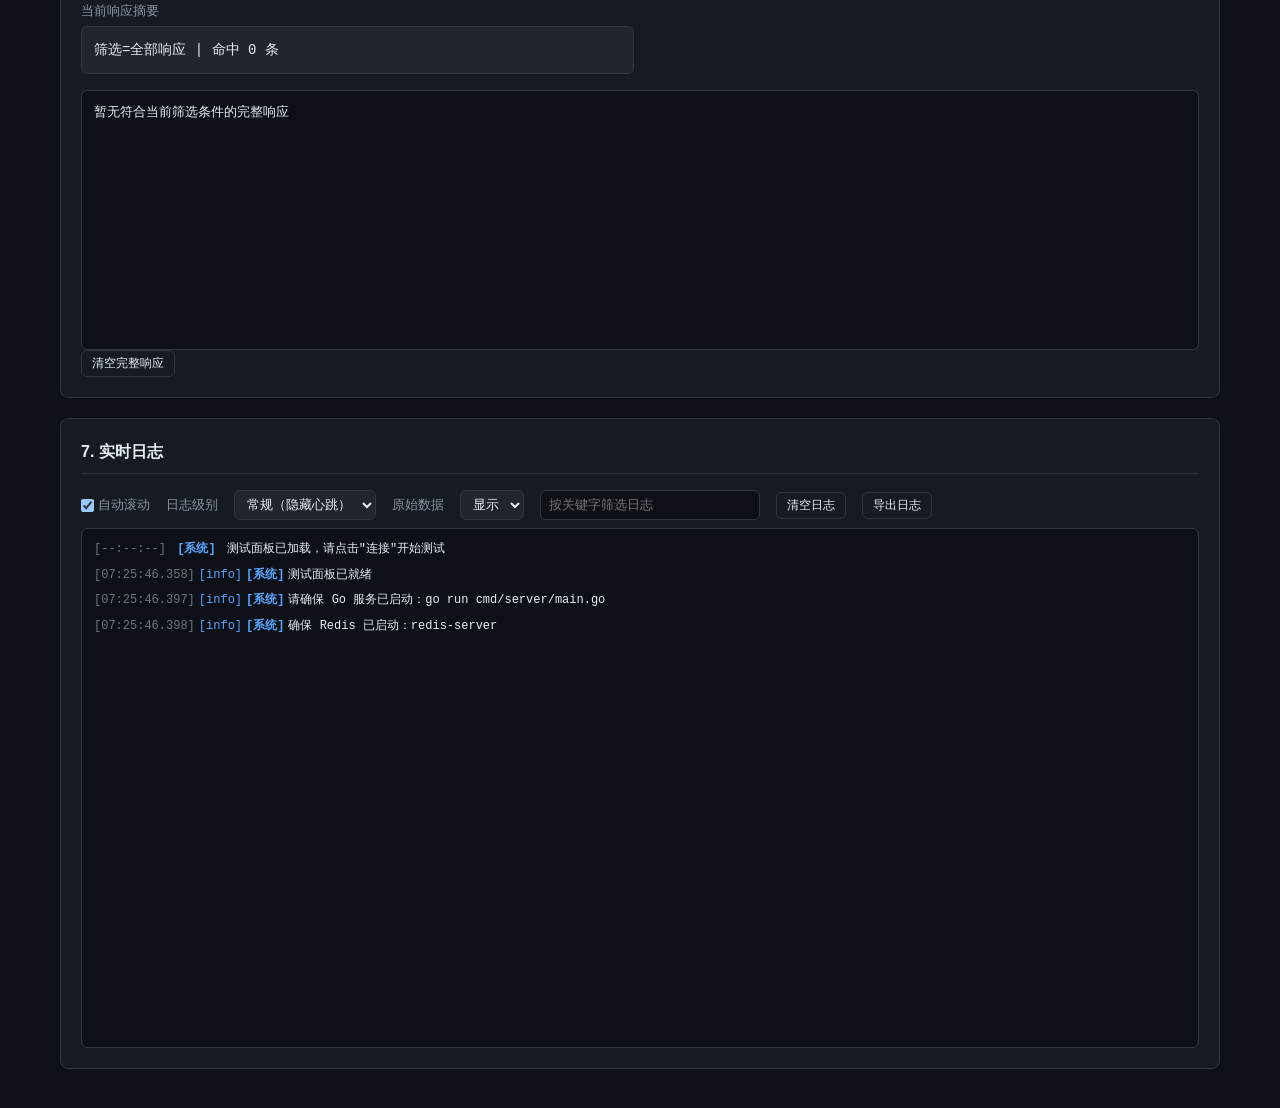
==== commit f90fb732: "1.优化" ====
--- a/web/index.html
+++ b/web/index.html
@@ -5,6 +5,7 @@
     <meta name="viewport" content="width=device-width, initial-scale=1.0">
     <title>TozoAI WebSocket 测试面板</title>
     <link rel="stylesheet" href="style.css?v=20260525-svc-config">
+    <script src="/web/theme.js?v=20260607-theme" defer></script>
 </head>
 <body>
     <div class="container">
@@ -14,6 +15,7 @@
             <p class="subtitle">双端心跳检测 + 断线重连 功能验证工具</p>
             <p style="margin-top:8px;font-size:13px;">
                 <a href="/web/audio.html" target="_blank" rel="noopener noreferrer" style="color:#58a6ff;text-decoration:none;">语音对话测试</a> |
+                <a href="/web/chat.html" target="_blank" rel="noopener noreferrer" style="color:#58a6ff;text-decoration:none;">聊天看板</a> |
                 <a href="/web/redis.html" target="_blank" rel="noopener noreferrer" style="color:#58a6ff;text-decoration:none;">Redis 监控</a> |
                 <a href="/web/diagnostics.html" target="_blank" rel="noopener noreferrer" style="color:#58a6ff;text-decoration:none;">诊断看板</a> |
                 <a href="/web/responses.html" target="_blank" rel="noopener noreferrer" style="color:#58a6ff;text-decoration:none;">Responses 测试</a> |
@@ -130,7 +132,7 @@
                 </div>
             </div>
             <div class="form-group" style="margin-top:8px;">
-                <label>系统提示 instructions（前 200 字预览）</label>
+                <label>系统提示 instructions（安全摘要）</label>
                 <pre id="svc-cfg-instructions" style="background:rgba(0,0,0,.18);padding:8px;border-radius:6px;font-size:12px;white-space:pre-wrap;word-break:break-word;max-height:120px;overflow:auto;">-</pre>
             </div>
         </section>
@@ -156,7 +158,20 @@
                     <label for="token-api">Token 接口地址</label>
                     <input type="text" id="token-api" value="http://127.0.0.1:8096/test/generate-token" placeholder="http://host:port/test/generate-token">
                 </div>
-            </div>
+                <div class="form-group">
+                    <label for="upstream-ws-url">上游 Realtime URL（第三方中转）</label>
+                    <input type="text" id="upstream-ws-url" placeholder="https://relay.example.com/v1 或 wss://relay.example.com/v1/realtime">
+                </div>
+                <div class="form-group">
+                    <label for="upstream-model">上游模型</label>
+                    <input type="text" id="upstream-model" value="gpt-realtime" placeholder="gpt-realtime">
+                </div>
+                <div class="form-group">
+                    <label for="upstream-api-key">上游 API Key</label>
+                    <input type="password" id="upstream-api-key" placeholder="sk-...">
+                </div>
+            </div>
+            <p class="hint">中转 URL 和 Key 会作为本次本地 WebSocket 连接参数发送到 Go 服务，由 Go 服务连接第三方上游；浏览器不会直接连接第三方上游。支持填写 https/http 地址，后端会自动转换为 wss/ws；但第三方必须支持 Realtime WebSocket 协议，普通 Chat/Completions HTTP 接口不能直接变成长连接。API Key 不会自动保存，且仅限开发调试；生产环境默认禁用 query key，请改用服务端配置。</p>
             <div class="btn-group">
                 <button class="btn btn-primary" id="btn-connect">连接</button>
                 <button class="btn btn-danger" id="btn-disconnect" disabled>断开</button>
--- a/web/style.css
+++ b/web/style.css
@@ -178,6 +178,7 @@
 }
 input[type="text"],
 input[type="number"],
+input[type="password"],
 textarea,
 select {
     background: var(--bg-tertiary);
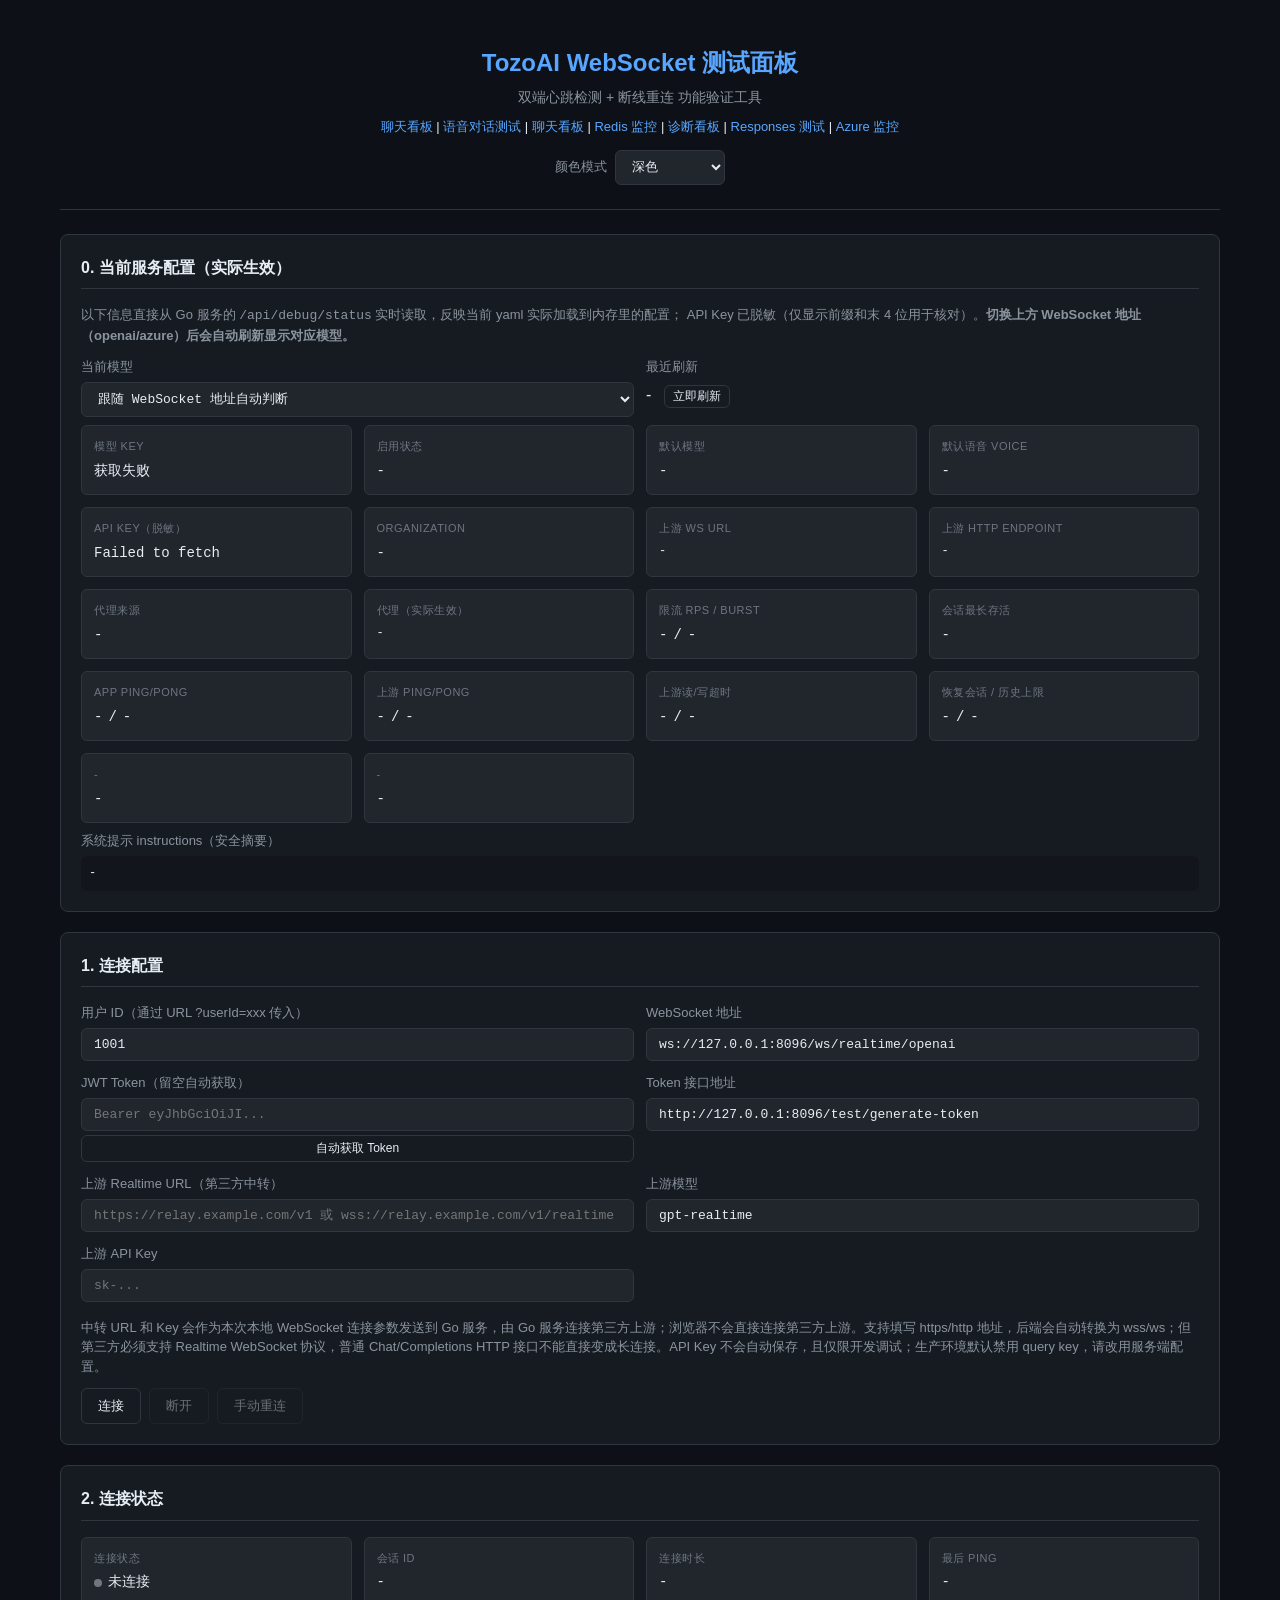
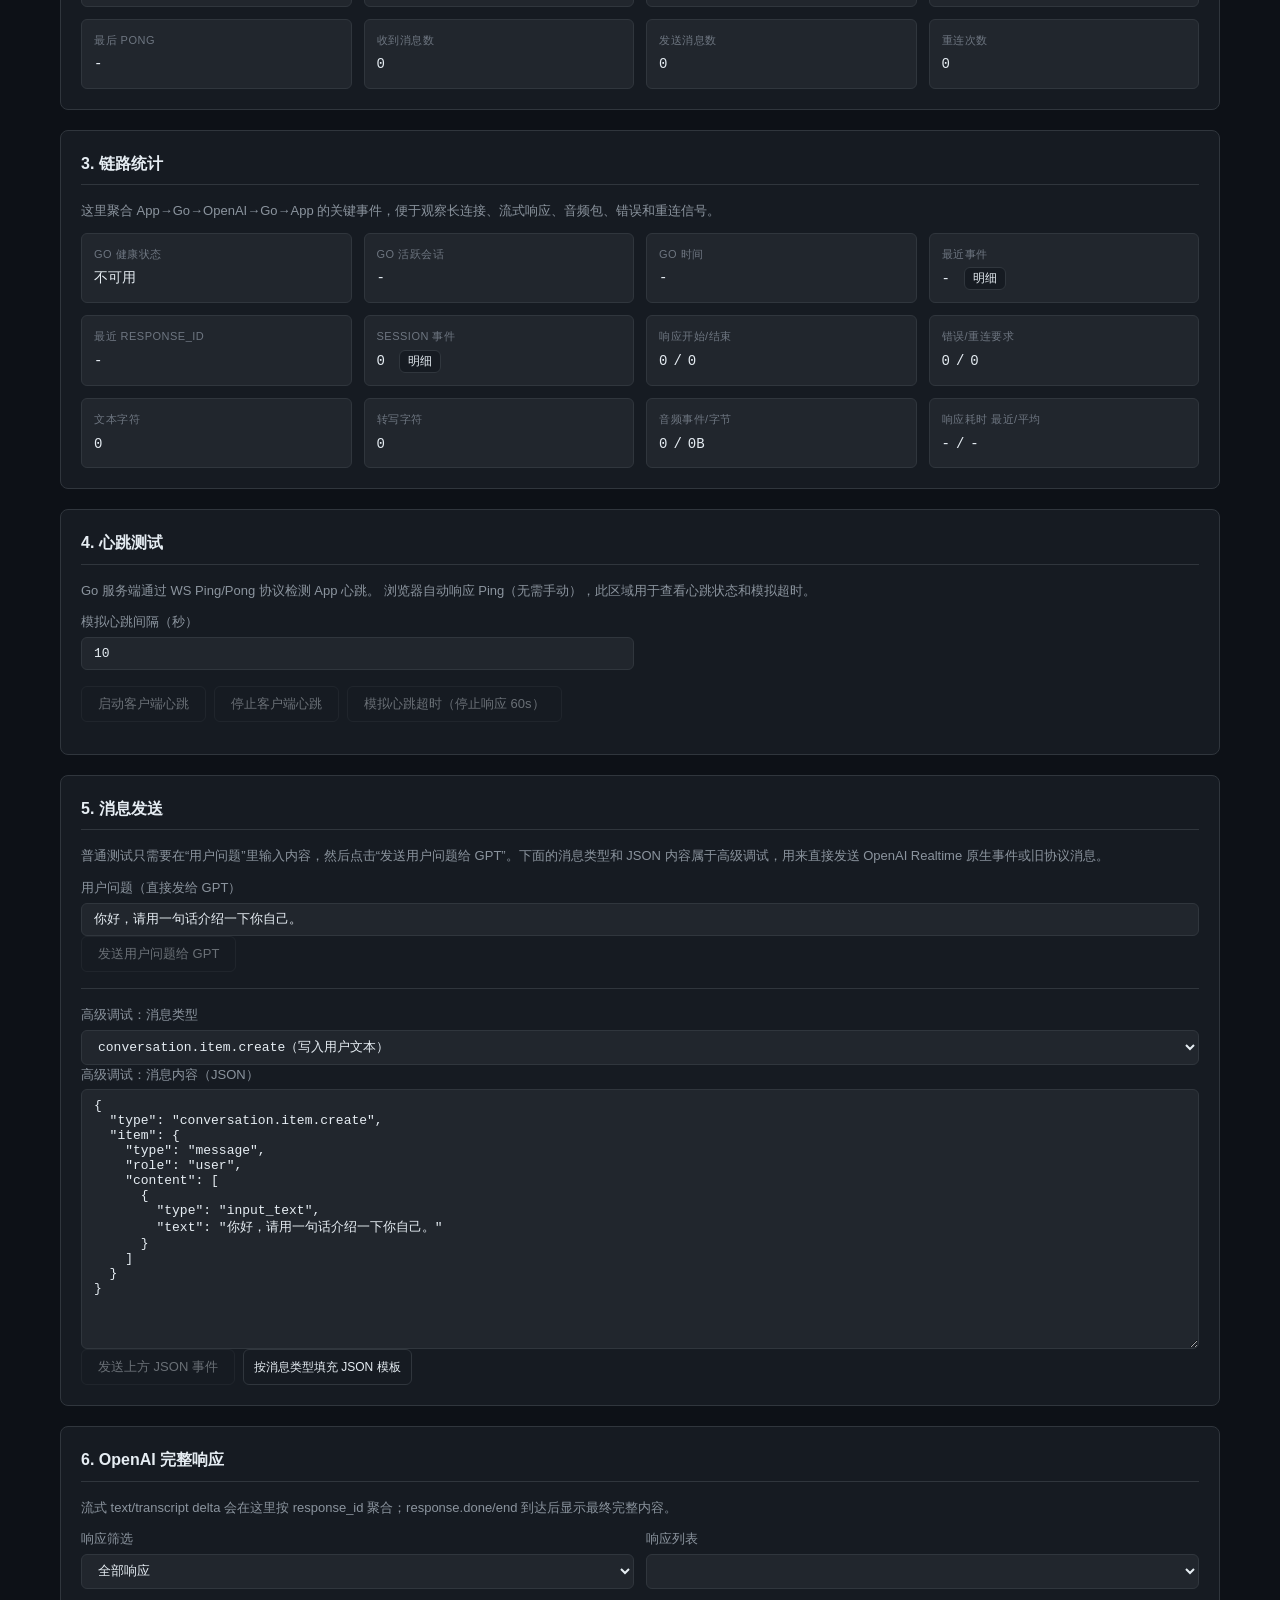
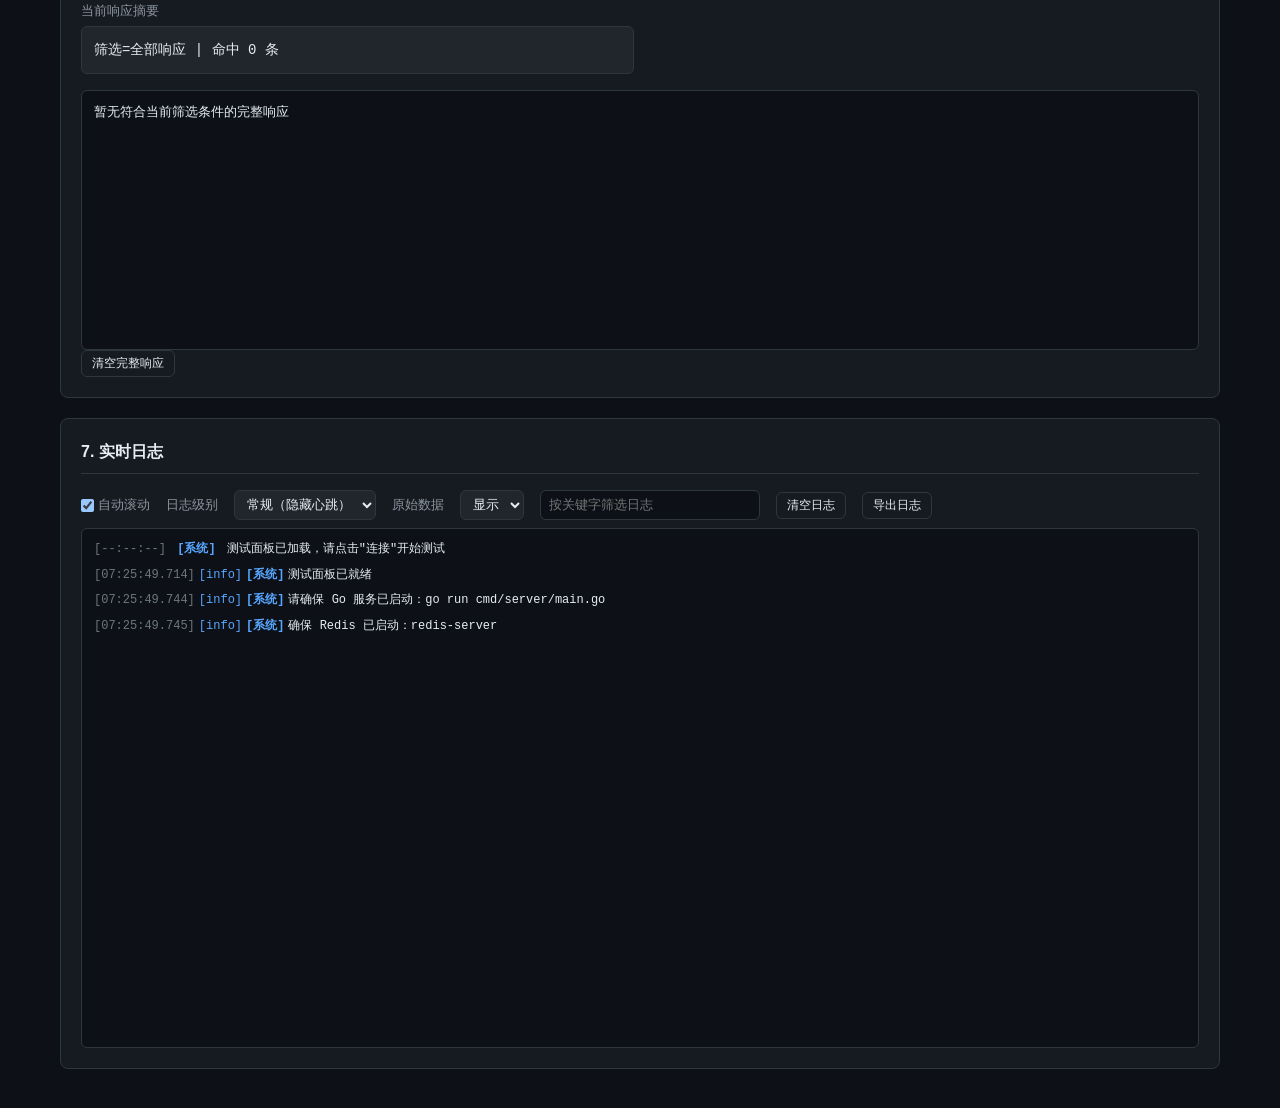
==== commit 30d5845e: "feat: multi-model chat board with SQLite request logs and dashboard Add /web/chat-board.html with un" ====
--- a/web/index.html
+++ b/web/index.html
@@ -14,6 +14,7 @@
             <h1>TozoAI WebSocket 测试面板</h1>
             <p class="subtitle">双端心跳检测 + 断线重连 功能验证工具</p>
             <p style="margin-top:8px;font-size:13px;">
+                <a href="/web/chat-board.html" target="_blank" rel="noopener noreferrer" style="color:#58a6ff;text-decoration:none;">聊天看板</a> |
                 <a href="/web/audio.html" target="_blank" rel="noopener noreferrer" style="color:#58a6ff;text-decoration:none;">语音对话测试</a> |
                 <a href="/web/chat.html" target="_blank" rel="noopener noreferrer" style="color:#58a6ff;text-decoration:none;">聊天看板</a> |
                 <a href="/web/redis.html" target="_blank" rel="noopener noreferrer" style="color:#58a6ff;text-decoration:none;">Redis 监控</a> |
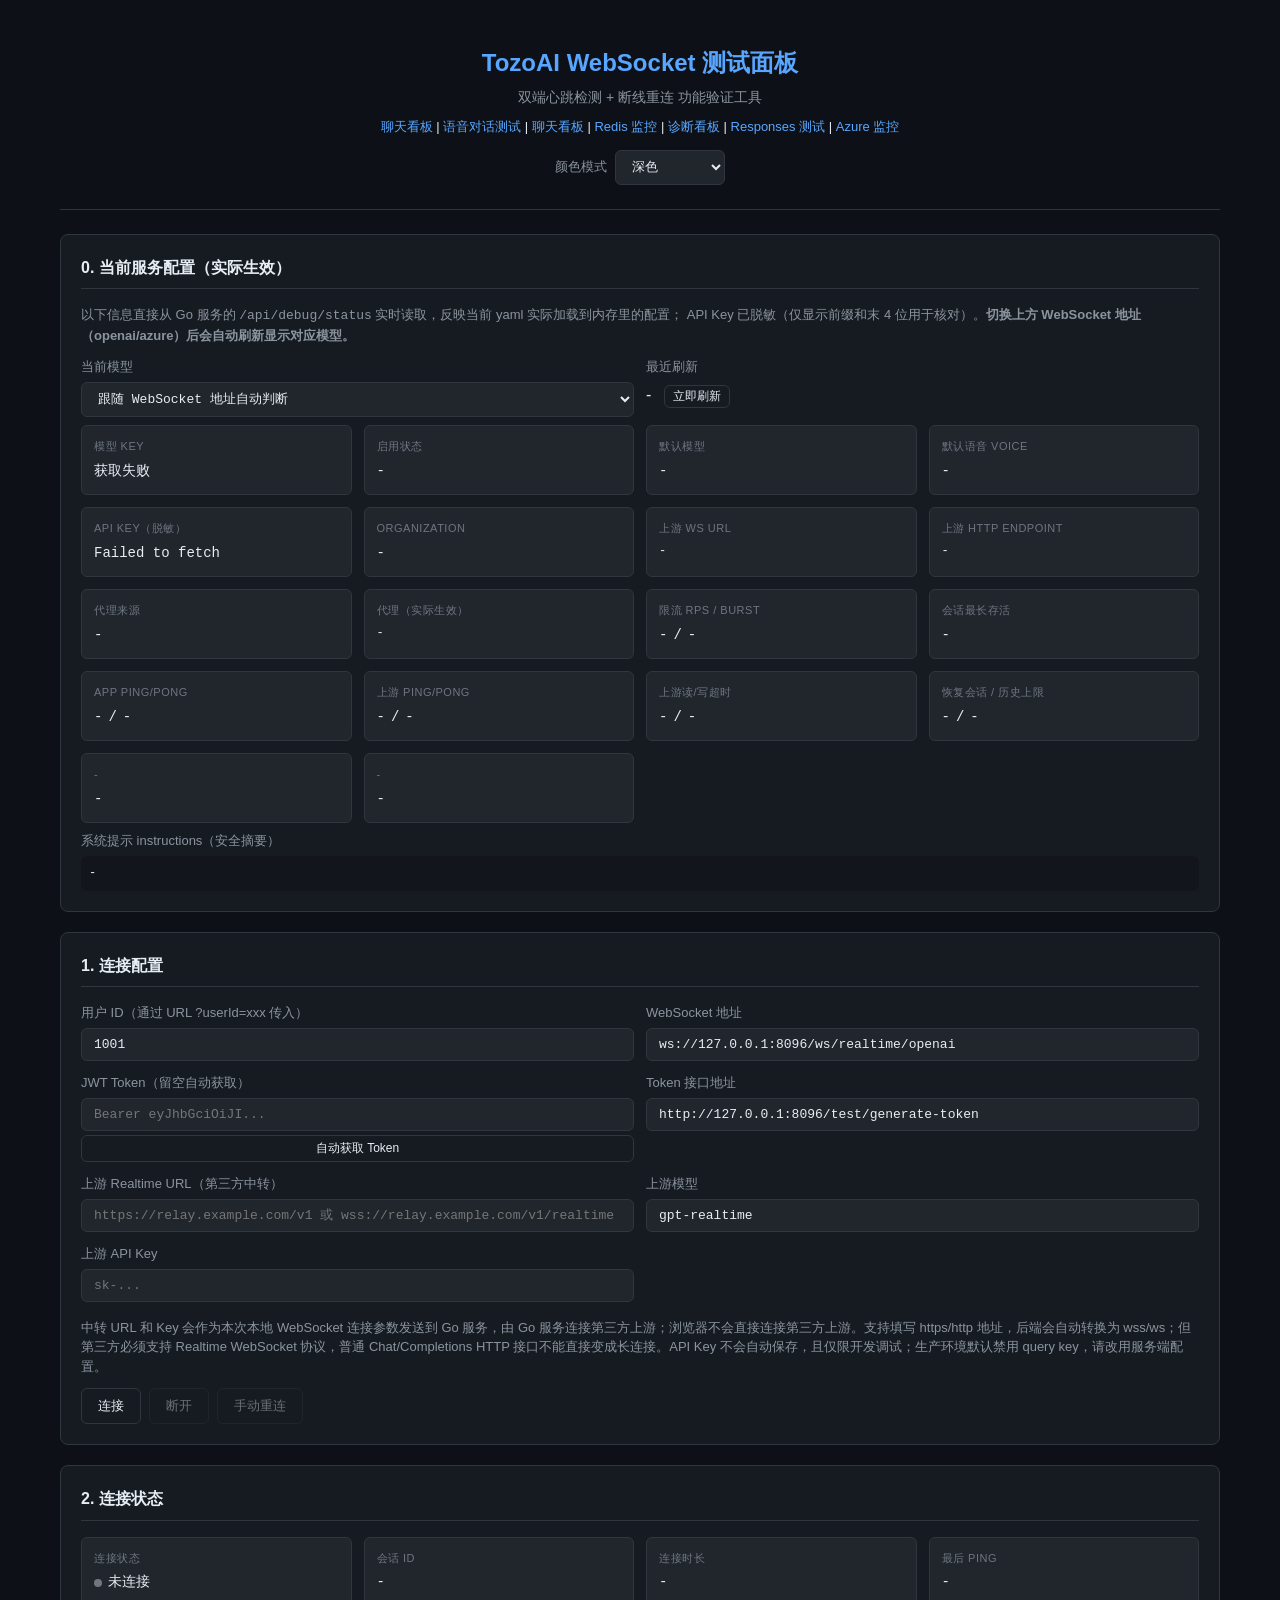
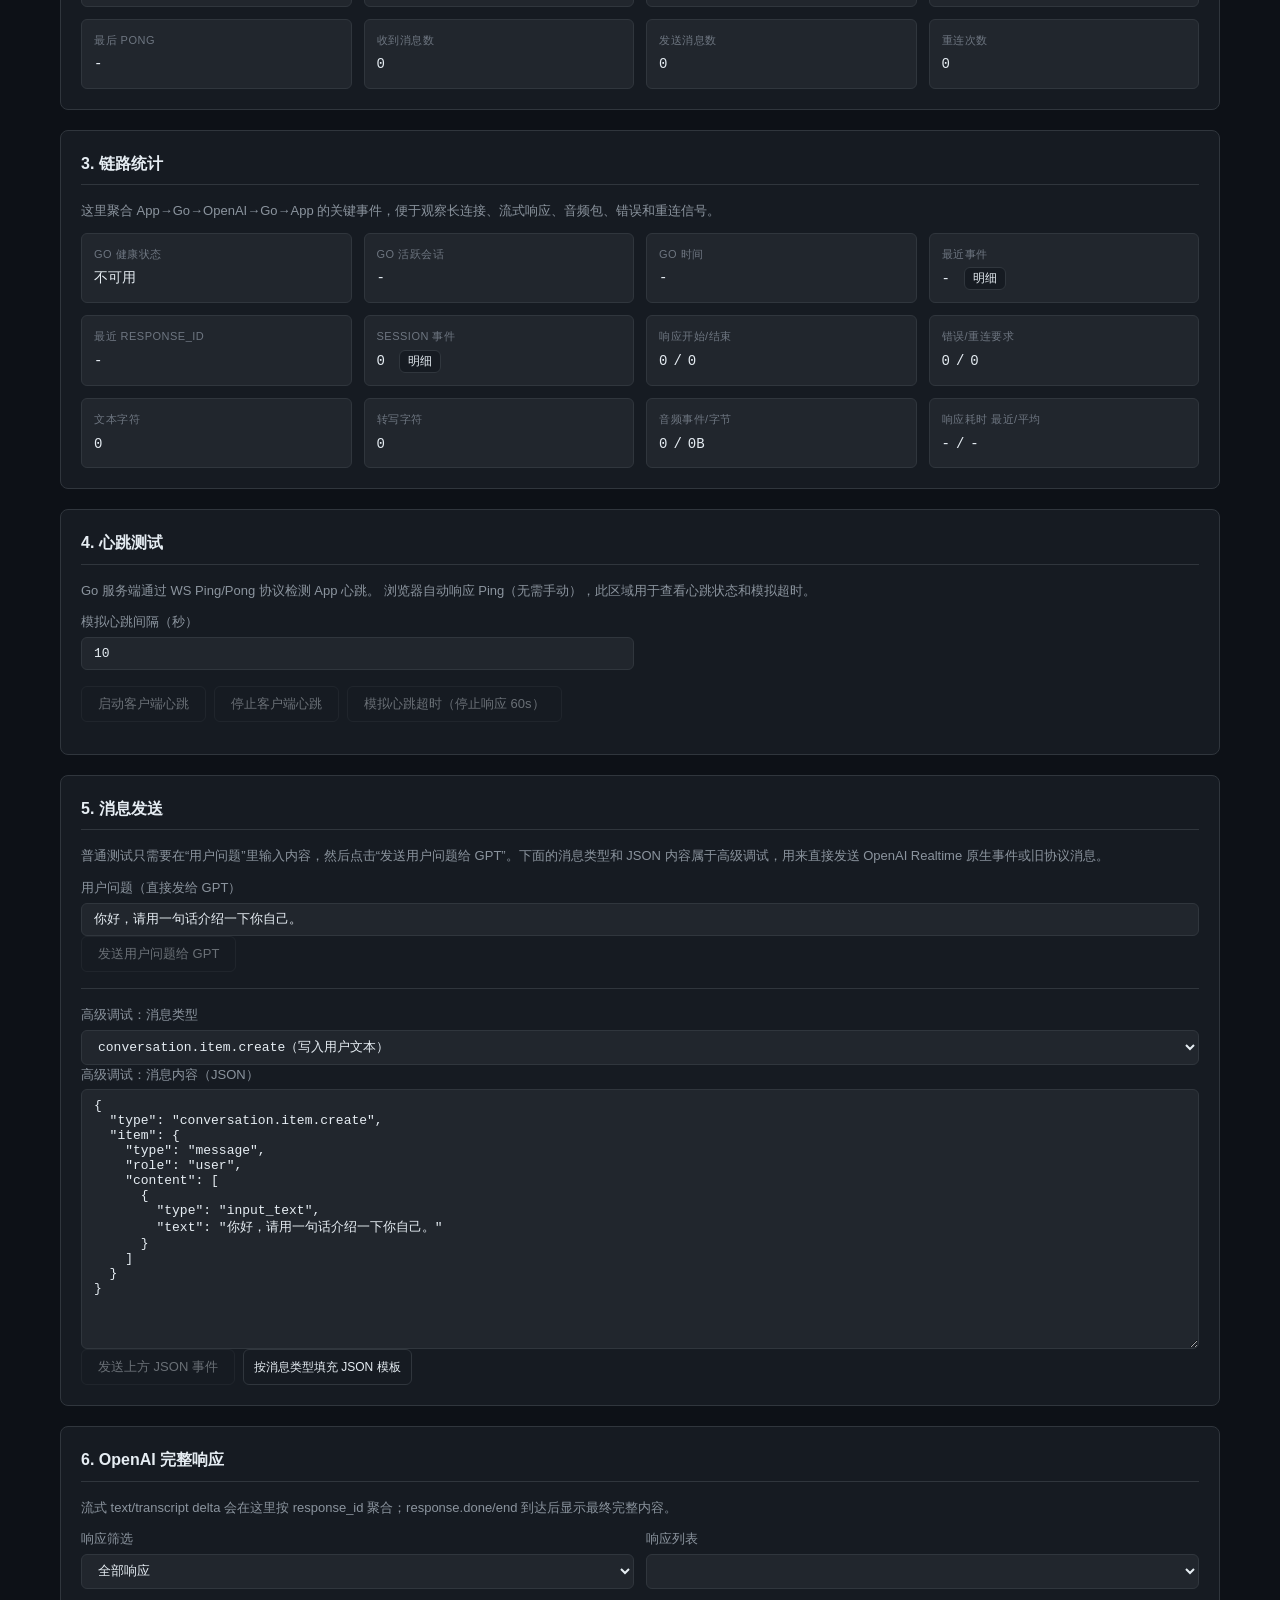
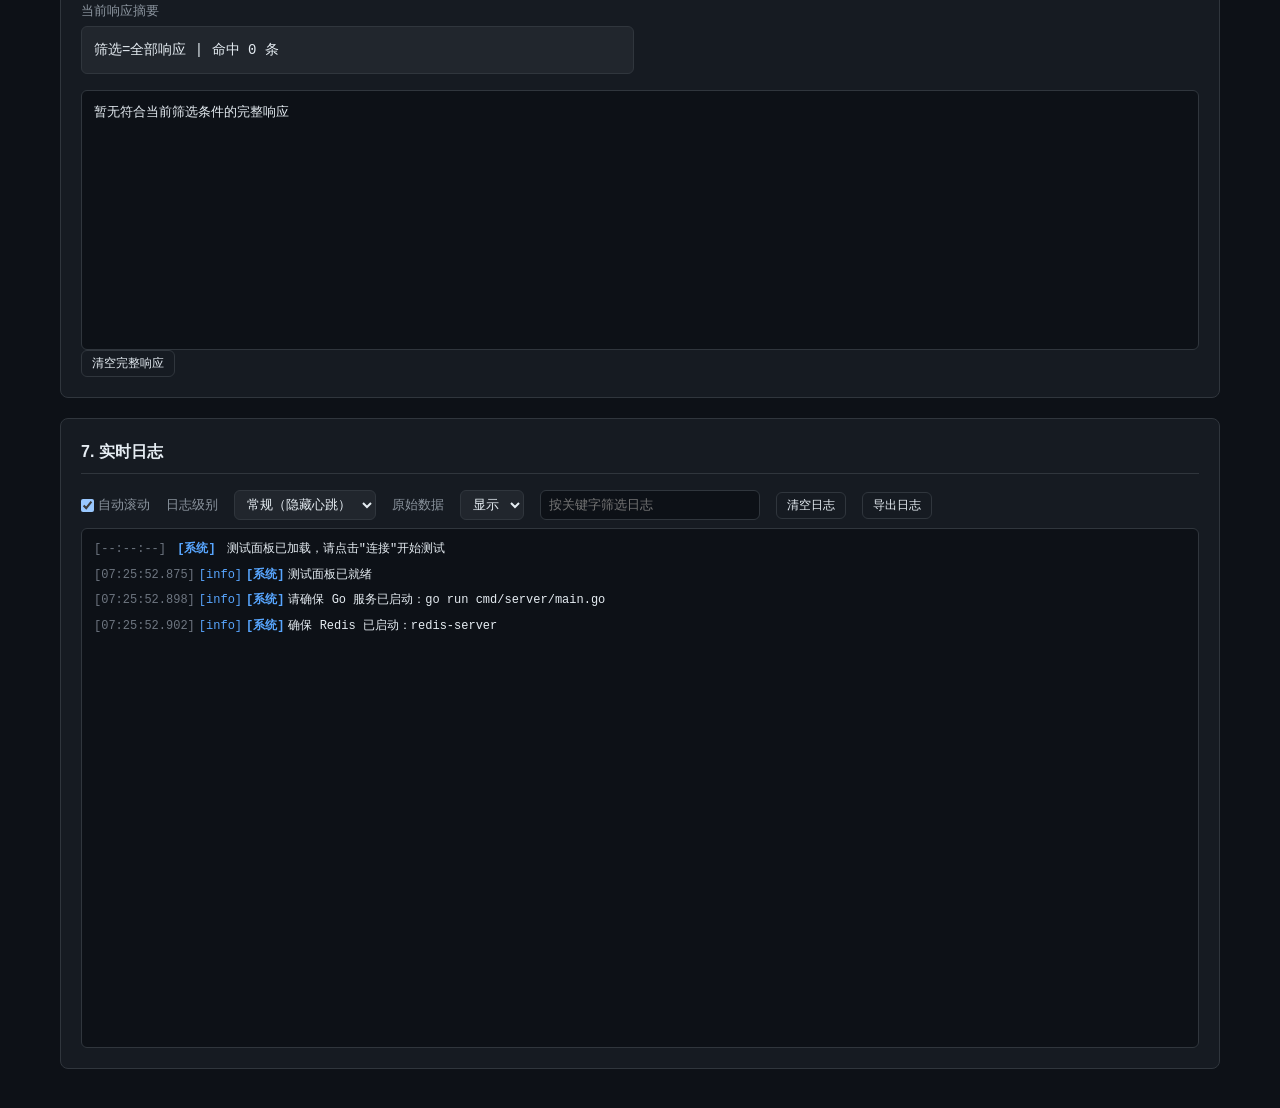
==== commit 4fca77e9: "1.优化,增加逻辑注释" ====
--- a/web/index.html
+++ b/web/index.html
@@ -1,3 +1,9 @@
+<!--
+web/index.html
+页面功能：WebSocket 调试入口主页，验证 Go 服务与 OpenAI/Azure Realtime 长连接的建立、双端心跳、断线重连与消息收发；实时读取 /api/debug/status 展示服务端 yaml 实际加载的模型与 API Key（脱敏）配置；聚合链路统计并支持按 OpenAI 原生事件做高级 JSON 调试。
+依赖接口/资源：ws-test.js、style.css、theme.js；WS 连接 /ws/realtime/openai（可切 azure）；/test/generate-token；/api/debug/status。
+安全边界：页面仅用于本地开发调试，不承载生产鉴权逻辑；token 与上游 API Key 输入框仅是本次连接的本地参数，不自动保存，API Key 只以脱敏形式展示。
+-->
 <!DOCTYPE html>
 <html lang="zh-CN">
 <head>
--- a/web/style.css
+++ b/web/style.css
@@ -1,4 +1,7 @@
-/* web/style.css — TozoAI WebSocket 测试面板样式 */
+/* web/style.css — TozoAI WebSocket 测试面板样式
+
+   页面功能：Web 调试面板共享样式，定义主题 CSS 变量与表单、按钮、面板、状态卡片、日志区、模态框等组件样式。
+   依赖关系：由 /web 下调试页面（index/azure/responses/diagnostics 等）引用；与 theme.js 配合实现深色/浅色等主题切换。 */
 
 :root {
     --bg-primary: #0d1117;
